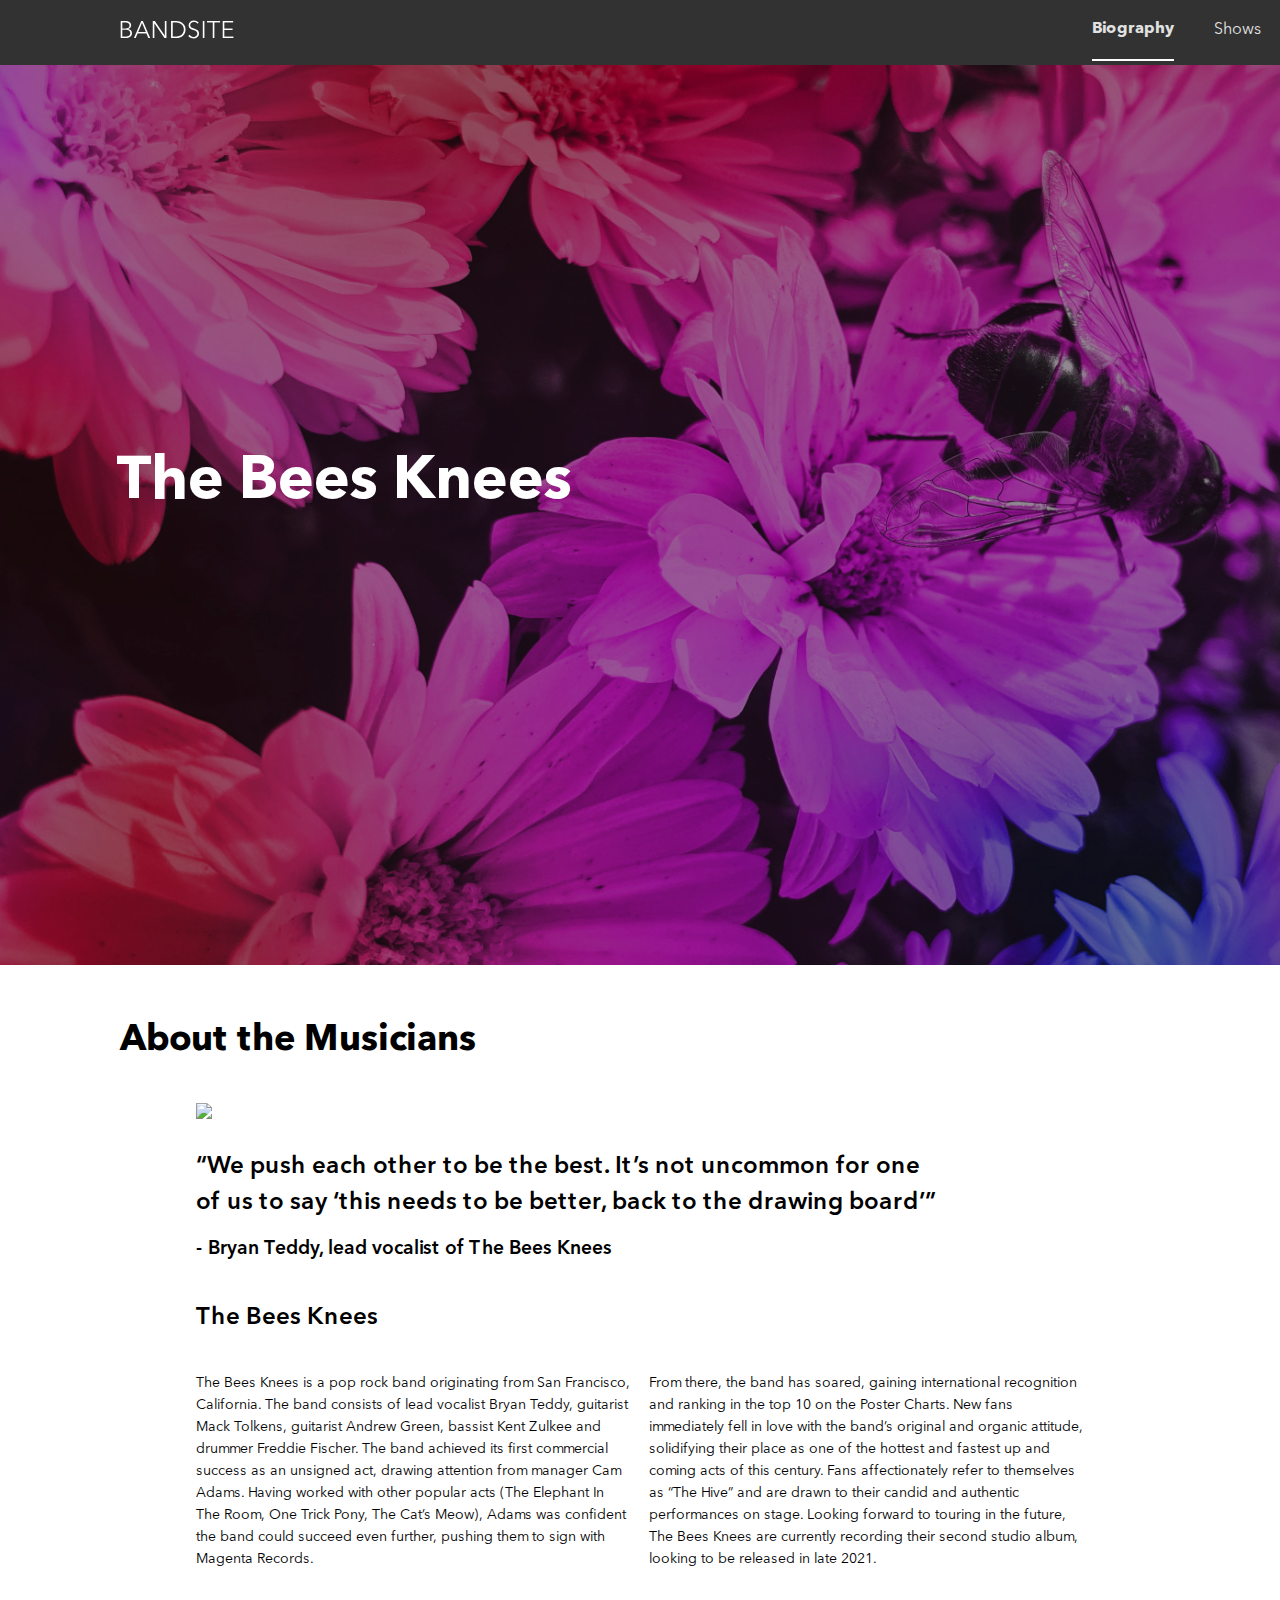
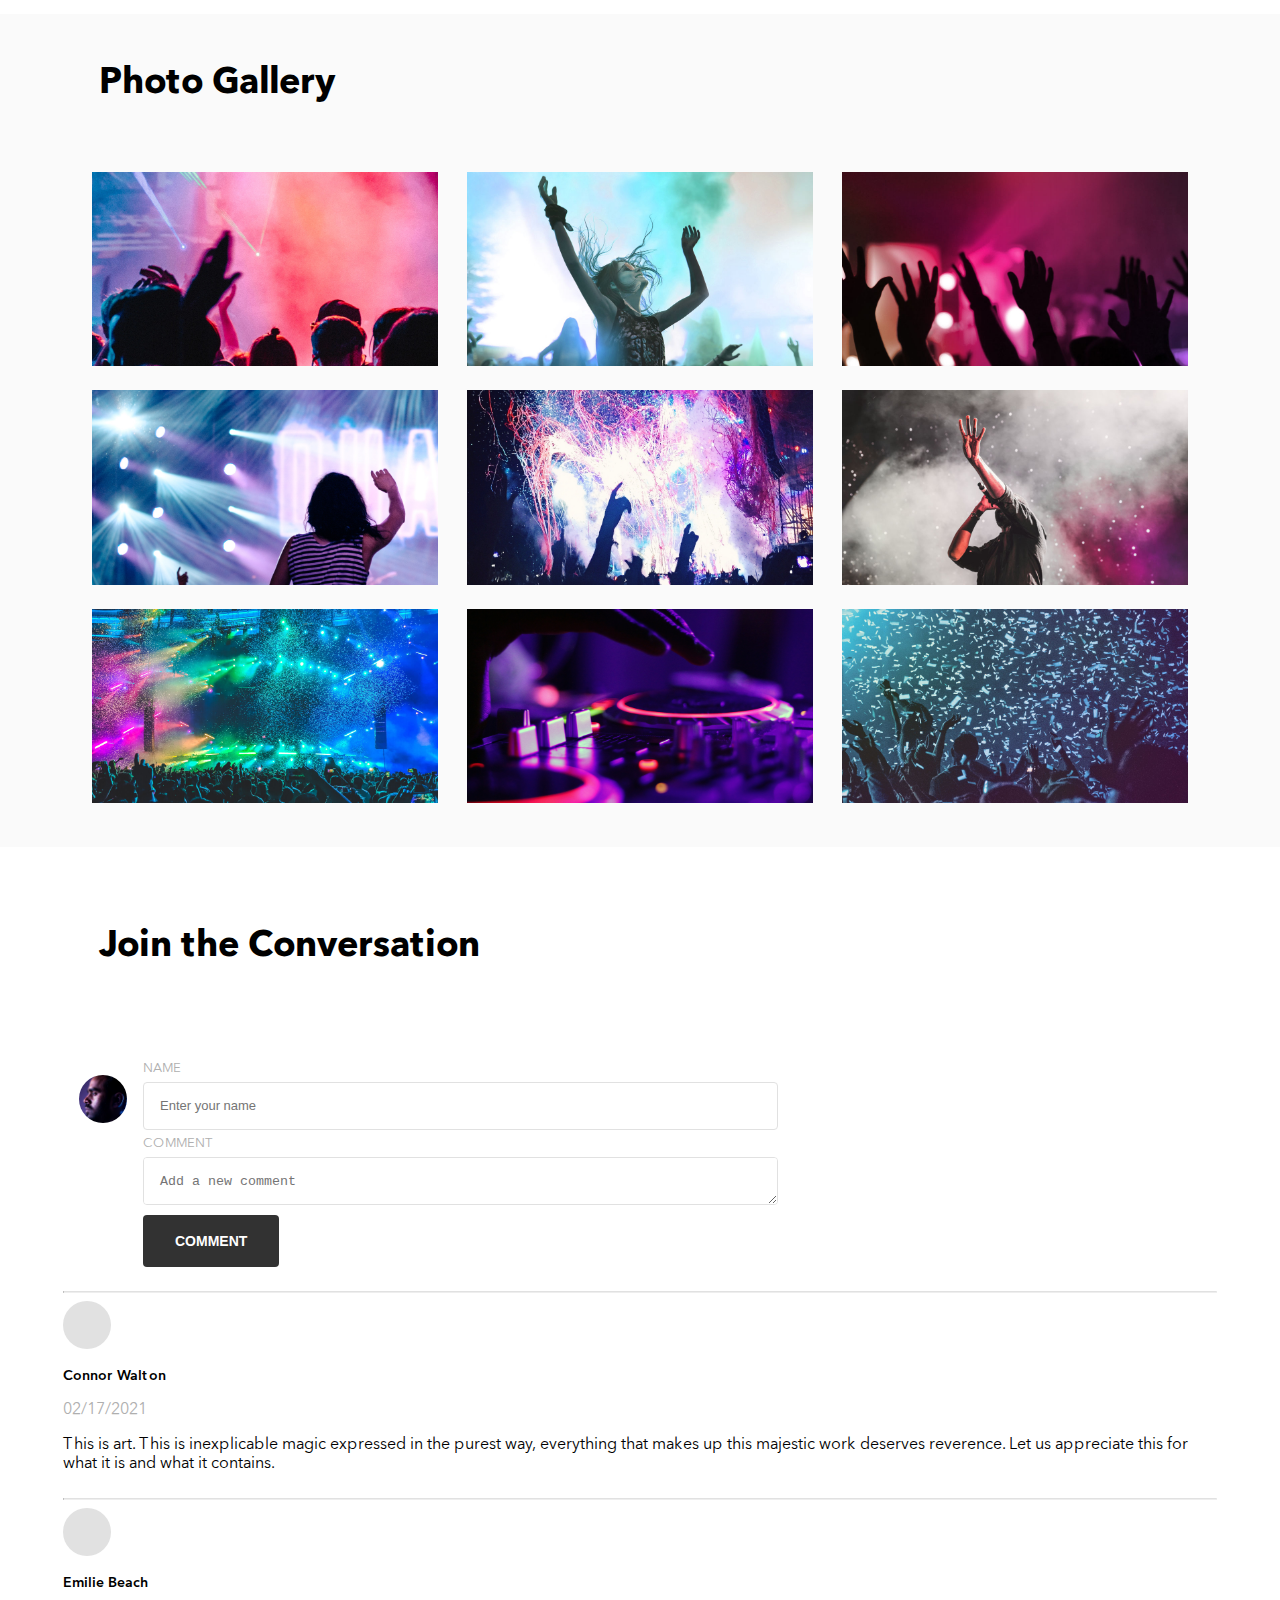
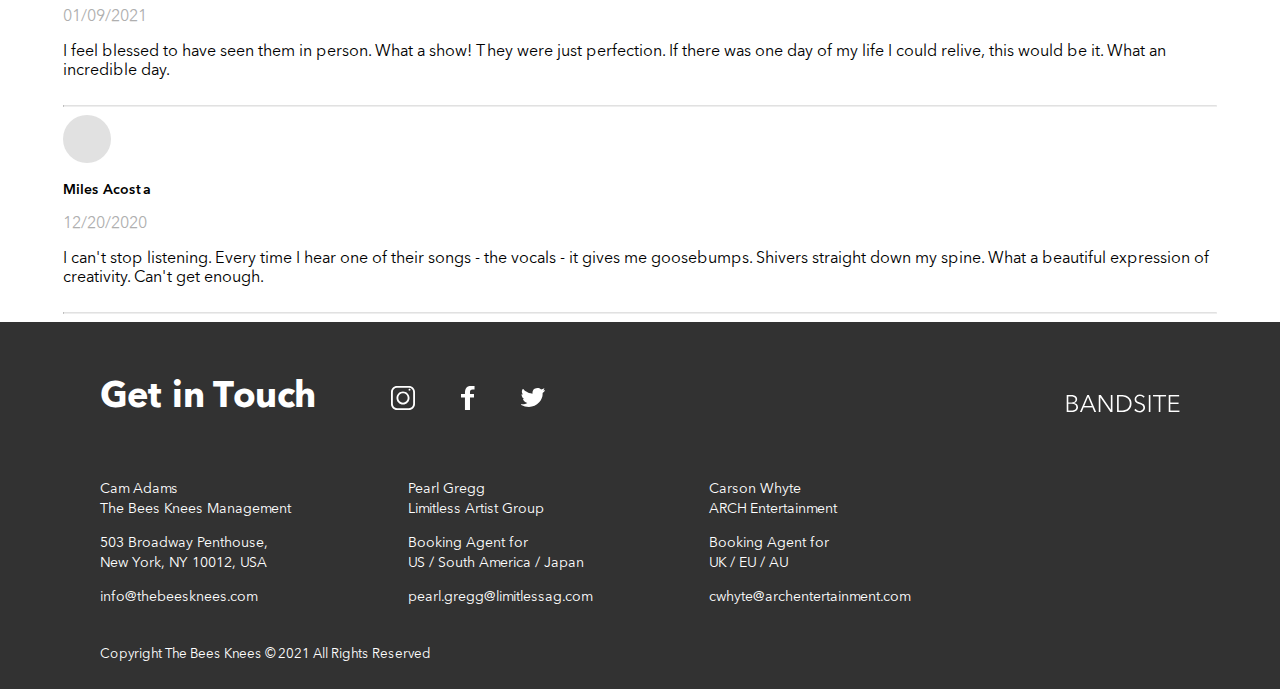
==== index.html @ fac1ec6e "Add comment section using DOM" ====
<!DOCTYPE html>
<html lang="en">
  <head>
    <meta charset="UTF-8" />
    <meta http-equiv="X-UA-Compatible" content="IE=edge" />
    <meta name="viewport" content="width=device-width, initial-scale=1.0" />
    <link rel="stylesheet" href="./styles/bio.css" />
    <title>The Bees Knees - Biography</title>
  </head>
  <body>
    <header class="header">
      <div class="header__container">
        <a class="header__logo-link" href="./index.html"
          ><img
            class="header__logo"
            src="./assets/logo/Logo-bandsite.svg"
            alt="Bandsite Logo"
        /></a>
        <nav class="header__nav-container">
          <a class="header__nav-link header__nav-link--active" href="index.html"
            >Biography</a
          >
          <a class="header__nav-link" href="./pages/shows.html">Shows</a>
        </nav>
      </div>
    </header>
    <main>
      <section class="hero">
        <div class="hero__container hero__container--overlay">
          <h1 class="hero__title">The Bees Knees</h1>
        </div>
      </section>
      <article class="about">
        <h2 class="about__title">About the Musicians</h2>
        <div class="about__container">
          <img class="about__image" src="./Assets/images/band.jpg" />
          <p class="about__quote">
            “We push each other to be the best. It’s not uncommon for one of us
            to say ‘this needs to be better, back to the drawing board’” <br />
            <span class="about__quote-author"
              >- Bryan Teddy, lead vocalist of The Bees Knees</span
            >
          </p>
          <h3 class="about__heading">The Bees Knees</h3>
          <div class="about__content-container">
            <p class="about__content">
              The Bees Knees is a pop rock band originating from San Francisco,
              California. The band consists of lead vocalist Bryan Teddy,
              guitarist Mack Tolkens, guitarist Andrew Green, bassist Kent
              Zulkee and drummer Freddie Fischer. The band achieved its first
              commercial success as an unsigned act, drawing attention from
              manager Cam Adams. Having worked with other popular acts (The
              Elephant In The Room, One Trick Pony, The Cat’s Meow), Adams was
              confident the band could succeed even further, pushing them to
              sign with Magenta Records.
            </p>
            <p class="about__content">
              From there, the band has soared, gaining international recognition
              and ranking in the top 10 on the Poster Charts. New fans
              immediately fell in love with the band’s original and organic
              attitude, solidifying their place as one of the hottest and
              fastest up and coming acts of this century. Fans affectionately
              refer to themselves as “The Hive” and are drawn to their candid
              and authentic performances on stage. Looking forward to touring in
              the future, The Bees Knees are currently recording their second
              studio album, looking to be released in late 2021.
            </p>
          </div>
        </div>
      </article>
      <section class="gallery">
        <h2 class="gallery__title">Photo Gallery</h2>
        <div class="gallery__container">
          <img
            class="gallery__image"
            src="./assets/images/Photo-gallery-1.jpg"
            alt="photo gallery image"
          />
          <img
            class="gallery__image"
            src="./assets/images/Photo-gallery-2.jpg"
            alt="photo gallery image"
          />
          <img
            class="gallery__image"
            src="./assets/images/Photo-gallery-3.jpg"
            alt="photo gallery image"
          />
          <img
            class="gallery__image"
            src="./assets/images/Photo-gallery-4.jpg"
            alt="photo gallery image"
          />
          <img
            class="gallery__image"
            src="./assets/images/Photo-gallery-5.jpg"
            alt="photo gallery image"
          />
          <img
            class="gallery__image"
            src="./assets/images/Photo-gallery-6.jpg"
            alt="photo gallery image"
          />
          <img
            class="gallery__image"
            src="./assets/images/Photo-gallery-7.jpg"
            alt="photo gallery image"
          />
          <img
            class="gallery__image"
            src="./assets/images/Photo-gallery-8.jpg"
            alt="photo gallery image"
          />
          <img
            class="gallery__image"
            src="./assets/images/Photo-gallery-9.jpg"
            alt="photo gallery image"
          />
        </div>
      </section>
      <section class="comment">
        <h2 class="comment__title">Join the Conversation</h2>
        <div class="comment__form-container">
          <!-- <div class="comment__avatar-container"> -->
          <img
            class="comment__form-avatar"
            src="./assets/images/Mohan-muruge.jpg"
          />
          <!-- </div> -->
          <form id="comment__form" class="comment__form">
            <label for="name">NAME</label><br />
            <input
              type="text"
              id="name"
              name="name"
              placeholder="Enter your name"
            /><br />
            <label for="name">COMMENT</label><br />
            <textarea
              type="textbox"
              id="comment"
              name="comment"
              rows="20"
              placeholder="Add a new comment"
            ></textarea
            ><br />
            <input type="hidden" id="date" name="date" value="CurrentDate" />
            <button id="submitBtn" type="submit">COMMENT</button>
          </form>
        </div>
        <hr class="comment__divider" />

        <!-- List of existing comments -->
        <div class="comment__list-container"></div>
        <!-- <hr class="comment__divider" /> -->
      </section>
    </main>

    <footer class="footer">
      <div class="footer__container">
        <h2 class="footer__title">Get in Touch</h2>
        <div class="footer__social-container">
          <a
            class="footer__social-link"
            href="http://instagram.com"
            target="_blank"
          >
            <img
              class="footer__social-icon"
              src="./assets/icons/SVG/Icon-instagram.svg"
          /></a>
          <a
            class="footer__social-link"
            href="http://facebook.com"
            target="_blank"
          >
            <img
              class="footer__social-icon"
              src="./assets/icons/SVG/Icon-facebook.svg"
          /></a>
          <a
            class="footer__social-link"
            href="http://twitter.com"
            target="_blank"
          >
            <img
              class="footer__social-icon"
              src="./assets/icons/SVG/Icon-twitter.svg"
          /></a>
        </div>
        <div class="contact__container">
          <div class="contact__container2">
            <p class="contact__title">
              Cam Adams<br />The Bees Knees Management
            </p>
            <p class="contact__info">
              503 Broadway Penthouse, <br />New York, NY 10012, USA
            </p>
            <!-- Mailto Link -->
            <a href="mailto:info@thebeesknees.com">info@thebeesknees.com</a>
          </div>
          <div class="contact__container2">
            <p class="contact__title">
              Pearl Gregg <br />Limitless Artist Group
            </p>
            <p class="contact__info">
              Booking Agent for<br />
              US / South America / Japan
            </p>
            <!-- Mailto Link -->
            <a href="mailto:pearl.gregg@limitlessag.com"
              >pearl.gregg@limitlessag.com</a
            >
          </div>
          <div class="contact__container2">
            <p class="contact__title">Carson Whyte <br />ARCH Entertainment</p>
            <p class="contact__info">
              Booking Agent for<br />
              UK / EU / AU
            </p>
            <!-- Mailto Link -->
            <a href="mailto:cwhyte@archentertainment.com"
              >cwhyte@archentertainment.com</a
            >
          </div>
        </div>
        <img
          class="footer__logo"
          src="./assets/logo/Logo-bandsite.svg"
          alt="Bandsite Logo"
        /><br />
        <p class="footer__copyright">
          Copyright The Bees Knees © 2021 All Rights Reserved
        </p>
      </div>
    </footer>
    <script src="./scripts/index-page.js"></script>
  </body>
</html>
---- styles/bio.css ----
@font-face {
  font-family: "Avenir";
  src: url("../../assets/fonts/AvenirNextLTPro-Regular.woff") format("woff");
  src: url("../../assets/fonts/AvenirNextLTPro-Regular.woff2") format("woff2");
  font-weight: 400;
}
@font-face {
  font-family: "Avenir";
  src: url("../../assets/fonts/AvenirNextLTPro-Demi.woff") format("woff");
  src: url("../../assets/fonts/AvenirNextLTPro-Demi.woff2") format("woff2");
  font-weight: 600;
}
@font-face {
  font-family: "Avenir";
  src: url("../../assets/fonts/AvenirNextLTPro-Bold.woff") format("woff");
  src: url("../../assets/fonts/AvenirNextLTPro-Bold.woff2") format("woff2");
  font-weight: 700;
}
*,
*::before,
*::after {
  box-sizing: border-box;
}

body {
  margin: 0;
  padding: 0;
  font-family: "Avenir", Verdana, Geneva, Tahoma, sans-serif;
}

a {
  text-decoration: none;
  font-family: "avenir";
  color: #ffffff;
}
a:hover {
  opacity: 0.75;
}

hr {
  border-top: 1px solid #e1e1e1;
  width: 100%;
}

.header__container {
  background-color: #323232;
  width: 100%;
  display: flex;
  justify-content: space-between;
  align-items: center;
  flex-direction: column;
}
@media screen and (min-width: 768px) {
  .header__container {
    display: flex;
    justify-content: _;
    align-items: flex-start;
    flex-direction: row;
    padding-left: 2.25rem;
  }
}
@media screen and (min-width: 1024px) {
  .header__container {
    padding: 0 6.25rem;
  }
}
.header__logo {
  padding: 1.25rem;
  margin: auto;
}
.header__nav-container {
  display: flex;
  justify-content: space-between;
  align-items: center;
  flex-direction: row;
  width: 100%;
}
@media screen and (min-width: 768px) {
  .header__nav-container {
    width: 30%;
    align-content: center;
  }
}
@media screen and (min-width: 1024px) {
  .header__nav-container {
    width: 10%;
  }
}
.header__nav-link {
  width: 100%;
  margin: auto;
  text-align: center;
  color: #e1e1e1;
}
@media screen and (min-width: 1024px) {
  .header__nav-link {
    margin: 0 1.25rem;
  }
}
.header__nav-link--active {
  border-bottom: 3px solid #ffffff;
  padding: 0.3125rem 0;
  font-weight: 700;
}
@media screen and (min-width: 768px) {
  .header__nav-link--active {
    border-bottom: 2px solid #ffffff;
    padding: 1.25rem 0;
  }
}
.header__nav-link:hover {
  color: #ffffff;
  font-weight: 600;
}

.hero__container {
  background-image: url(../assets/images/hero-bio.jpg);
  background-color: rgba(50, 50, 50, 0.5);
  background-blend-mode: multiply;
  height: 40vh;
  width: 100%;
  background-size: cover;
  background-position: center;
  overflow: hidden;
}
@media screen and (min-width: 768px) {
  .hero__container {
    height: 100vh;
    padding: 3rem 2.25rem 2.25rem 2.25rem;
  }
}
@media screen and (min-width: 1024px) {
  .hero__container {
    padding: 0 6.25rem;
  }
}
.hero__title {
  font-size: 1.5rem;
  line-height: 2rem;
  font-weight: 700;
  color: #ffffff;
  margin-top: 10vh;
  padding: 1.5rem 1rem 1rem 1rem;
}
@media screen and (min-width: 768px) {
  .hero__title {
    margin-top: 40vh;
    font-size: 3.75rem;
    line-height: 4.25rem;
    font-weight: 700;
  }
}
.hero__title:hover {
  transform: skew(-20deg);
  transition-duration: 3s;
  transition-delay: 0.5s;
}

.about__container {
  margin: 1.5rem 1rem 1rem 1rem;
}
@media screen and (min-width: 768px) {
  .about__container {
    padding: 0 3rem;
  }
}
@media screen and (min-width: 1024px) {
  .about__container {
    padding: 0 11.25rem;
  }
}
.about__title {
  font-size: 1.5rem;
  line-height: 2rem;
  font-weight: 700;
  padding: 1.5rem 1rem 1rem 1rem;
}
@media screen and (min-width: 768px) {
  .about__title {
    font-size: 2.25rem;
    line-height: 2.75rem;
    font-weight: 700;
    padding-left: 3rem;
  }
}
@media screen and (min-width: 1024px) {
  .about__title {
    padding-left: 7.5rem;
    margin-bottom: 0;
  }
}
.about__image {
  width: 100%;
}
.about__quote {
  font-size: 0.875rem;
  line-height: 1.375rem;
  font-weight: 600;
}
@media screen and (min-width: 768px) {
  .about__quote {
    font-size: 1.5rem;
    line-height: 2rem;
    font-weight: 600;
  }
}
@media screen and (min-width: 1024px) {
  .about__quote {
    width: 85%;
    line-height: 1.5;
  }
}
@media screen and (min-width: 768px) {
  .about__quote-author {
    font-size: 0.8em;
    font-weight: 600;
  }
}
@media screen and (min-width: 1024px) {
  .about__quote-author {
    line-height: 3;
  }
}
.about__heading {
  font-size: 0.875rem;
  line-height: 1.375rem;
  font-weight: 600;
}
@media screen and (min-width: 768px) {
  .about__heading {
    font-size: 1.5rem;
    line-height: 2rem;
    font-weight: 600;
  }
}
.about__content {
  font-size: 0.8125rem;
  line-height: 1.125rem;
  font-weight: 400;
}
@media screen and (min-width: 768px) {
  .about__content {
    font-size: 0.875rem;
    line-height: 1.375rem;
    font-weight: 400;
    width: 49%;
  }
}
@media screen and (min-width: 768px) {
  .about__content-container {
    display: flex;
    justify-content: space-between;
    align-items: center;
    flex-direction: row;
    width: 100%;
  }
}

.gallery, .comment {
  background-color: #fafafa;
  padding: 1.5rem 1rem 1rem 1rem;
}
@media screen and (min-width: 768px) {
  .gallery, .comment {
    padding: 0 1rem;
  }
}
@media screen and (min-width: 1024px) {
  .gallery, .comment {
    padding: 0 3.9375rem;
  }
}
.gallery__title, .comment__title {
  font-size: 1.5rem;
  line-height: 2rem;
  font-weight: 700;
}
@media screen and (min-width: 768px) {
  .gallery__title, .comment__title {
    padding-left: 1.5rem;
    padding-bottom: 0;
    font-size: 2.25rem;
    line-height: 2.75rem;
    font-weight: 700;
  }
}
@media screen and (min-width: 1024px) {
  .gallery__title, .comment__title {
    padding: 3rem 2.25rem 2.25rem 2.25rem;
  }
}
.gallery__container {
  width: 100%;
}
@media screen and (min-width: 768px) {
  .gallery__container {
    padding-bottom: 1.25rem;
    display: flex;
    justify-content: space-evenly;
    align-items: center;
    flex-direction: row;
    flex-wrap: wrap;
  }
}
.gallery__image {
  width: 100%;
  padding-bottom: 1rem;
}
.gallery__image:hover {
  opacity: 0.75;
}
@media screen and (min-width: 768px) {
  .gallery__image {
    width: 30%;
    padding-bottom: 1.25rem;
  }
}
@media screen and (min-width: 1024px) {
  .gallery__image {
    padding-bottom: 1.5rem;
  }
}

.footer__container {
  background-color: #323232;
  padding: 0 1rem;
  color: #ffffff;
  font-size: 0.8125rem;
  line-height: 1.125rem;
  font-weight: 400;
}
@media screen and (min-width: 768px) {
  .footer__container {
    display: flex;
    justify-content: space-between;
    align-items: center;
    flex-direction: row;
    flex-wrap: wrap;
    padding: 0 2.25rem;
    font-size: 0.875rem;
    line-height: 1.25rem;
    font-weight: 400;
  }
}
@media screen and (min-width: 1024px) {
  .footer__container {
    flex-wrap: wrap;
    padding: 0 100px;
  }
}
.footer__title {
  color: #ffffff;
  font-size: 1.5rem;
  line-height: 2rem;
  font-weight: 700;
  padding: 1.5rem 0 1rem 0;
}
@media screen and (min-width: 768px) {
  .footer__title {
    font-size: 2.25rem;
    line-height: 2.75rem;
    font-weight: 700;
  }
}
@media screen and (min-width: 768px) {
  .footer__social-container {
    margin-left: 1.25rem;
    margin-top: 1.5rem;
    width: 33%;
    display: flex;
    justify-content: space-evenly;
    align-items: center;
    flex-direction: row;
  }
}
@media screen and (min-width: 1024px) {
  .footer__social-container {
    margin-left: 5%;
    width: 20%;
  }
}
.footer__social-icon {
  width: 1.25rem;
  height: 1.25rem;
  -o-object-fit: contain;
     object-fit: contain;
  margin-right: 1.25rem;
  margin-bottom: 1.5rem;
}
@media screen and (min-width: 768px) {
  .footer__social-icon {
    width: 1.5rem;
    height: 1.5rem;
    margin-bottom: 0.625rem;
  }
}
.footer__logo {
  padding: 3.125rem 0 1rem 0;
}
@media screen and (min-width: 768px) {
  .footer__logo {
    order: 1;
    margin-left: auto;
    margin-bottom: 0.9375rem;
  }
}
@media screen and (min-width: 1024px) {
  .footer__logo {
    margin-left: auto;
  }
}
.footer__copyright {
  font-size: 0.8em;
  padding-bottom: 1.5rem;
  margin-bottom: 0;
}
@media screen and (min-width: 768px) {
  .footer__copyright {
    font-size: 0.95em;
    order: 5;
  }
}
@media screen and (min-width: 1024px) {
  .footer__copyright {
    order: 5;
    align-self: flex-end;
  }
}

.contact__container {
  display: flex;
  justify-content: space-between;
  align-items: flex-start;
  flex-direction: column;
}
@media screen and (min-width: 768px) {
  .contact__container {
    display: flex;
    justify-content: space-between;
    align-items: center;
    flex-direction: row;
    order: 2;
    width: 100%;
    margin-bottom: 1.5rem;
  }
}
@media screen and (min-width: 1024px) {
  .contact__container {
    width: 75%;
  }
}

.comment {
  background-color: #ffffff;
}
.comment p {
  margin-top: 0;
  padding-top: 0;
}
.comment__form-container {
  width: 100%;
  display: flex;
  padding: 1.5rem 1rem 1rem 1rem;
}
.comment__avatar, .comment__form-avatar {
  align-self: flex-start;
  margin: 0 16px 16px 0;
  width: 36px;
  height: 36px;
  -o-object-fit: cover;
     object-fit: cover;
  border-radius: 50%;
}
@media screen and (min-width: 768px) {
  .comment__avatar, .comment__form-avatar {
    width: 48px;
    height: 48px;
  }
}
.comment__form-avatar {
  margin-top: 16px;
}
.comment__form {
  flex-grow: 2;
}
@media screen and (min-width: 768px) {
  .comment__form {
    flex-grow: 0.5;
  }
}
.comment__list-container {
  display: flex;
  flex-direction: column;
}
.comment__avatar-container {
  width: 40%;
}
.comment__container2 {
  display: flex;
  justify-content: space-between;
  align-content: center;
}
.comment__name {
  font-size: 0.875rem;
  line-height: 1.375rem;
  font-weight: 600;
}
.comment__date {
  color: #afafaf;
}

label {
  font-size: 0.8125rem;
  line-height: 1.125rem;
  font-weight: 400;
  color: #afafaf;
}

input::-moz-placeholder {
  font-size: 0.8125rem;
  line-height: 1.125rem;
  font-weight: 400;
}

input:-ms-input-placeholder {
  font-size: 0.8125rem;
  line-height: 1.125rem;
  font-weight: 400;
}

input::placeholder {
  font-size: 0.8125rem;
  line-height: 1.125rem;
  font-weight: 400;
}

button {
  background-color: #323232;
  border: none;
  color: white;
  padding: 15px 32px;
  border-radius: 4px;
  text-align: center;
  text-decoration: none;
  font-size: 0.875rem;
  line-height: 1.375rem;
  font-weight: 600;
}

input[type=text],
textarea {
  width: 100%;
  height: 36px;
  padding: 12px;
  border: 1px solid #e1e1e1;
  border-radius: 4px;
  box-sizing: border-box;
  resize: vertical;
  margin: 4px 0;
}
input[type=text]:active,
textarea:active {
  border: 1px solid #323232;
  background: blueviolet;
}
@media screen and (min-width: 768px) {
  input[type=text],
textarea {
    height: 48px;
    padding: 16px;
  }
}/*# sourceMappingURL=bio.css.map */
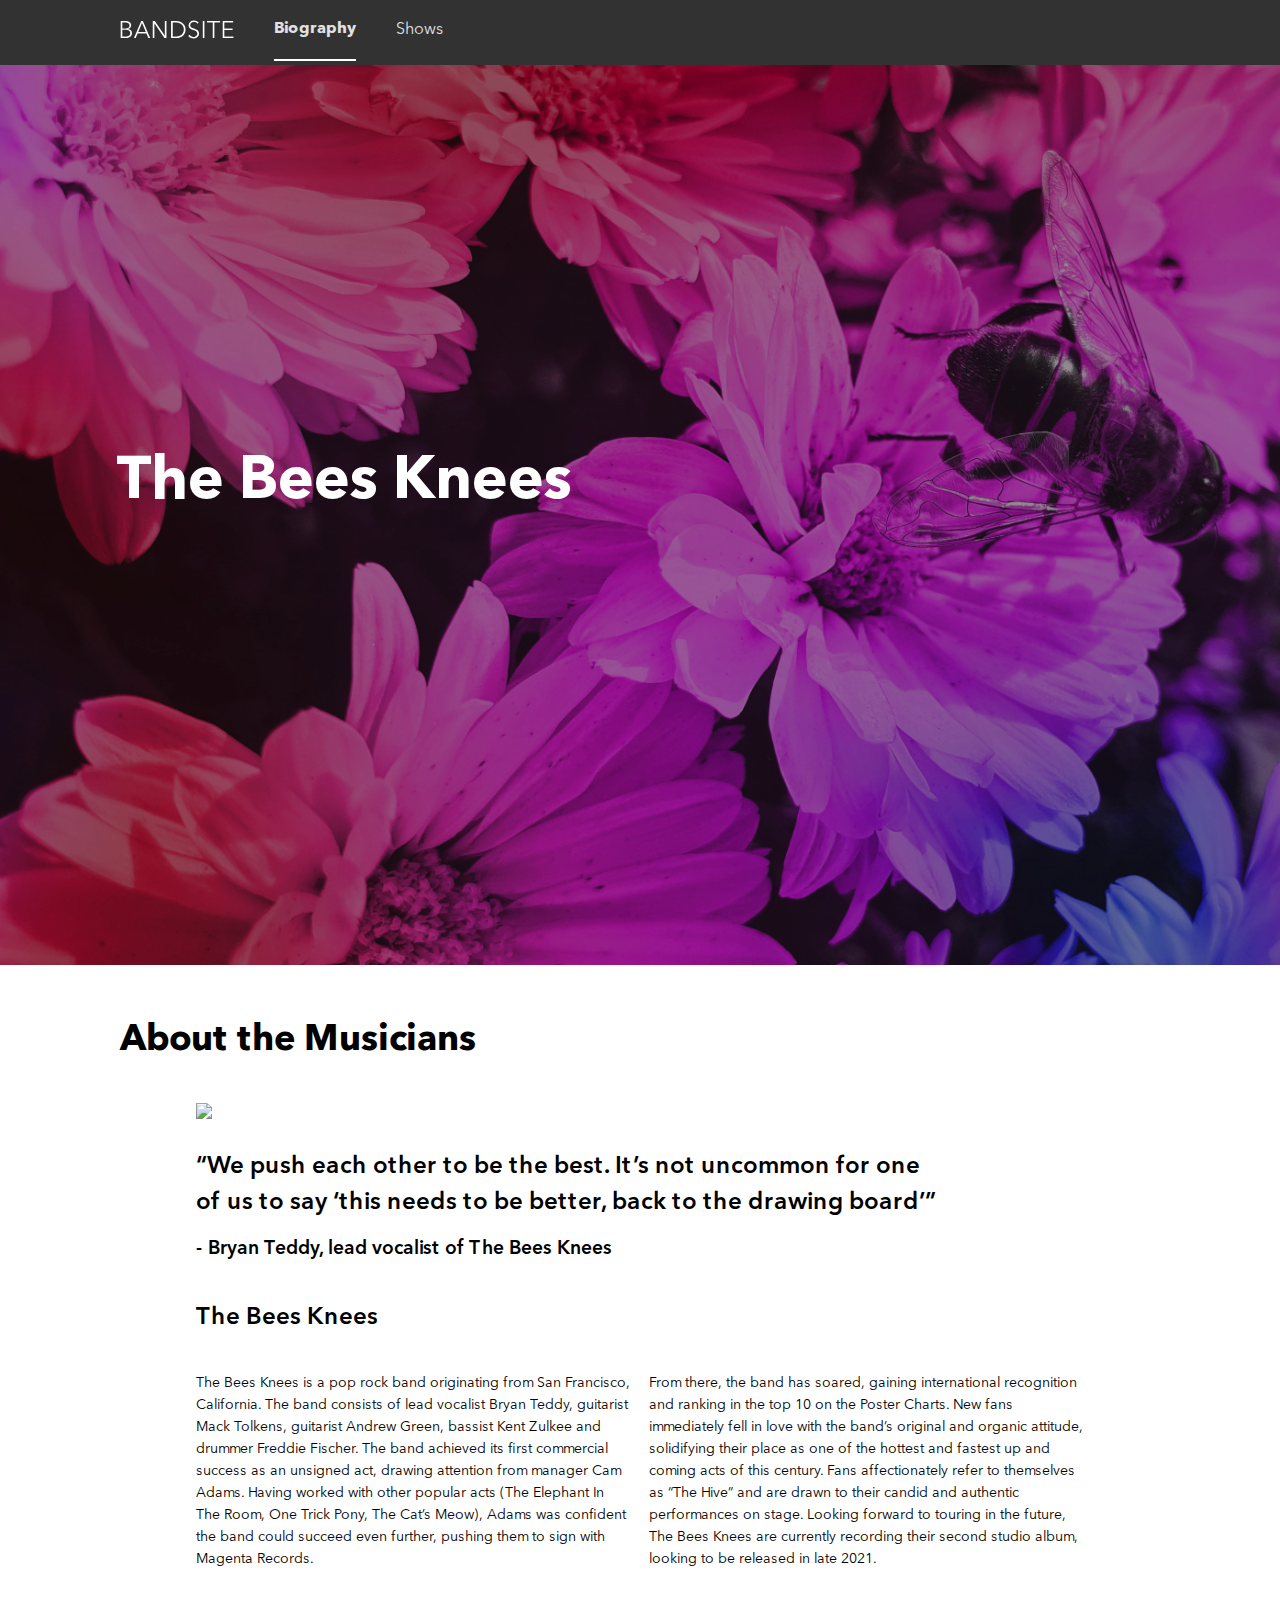
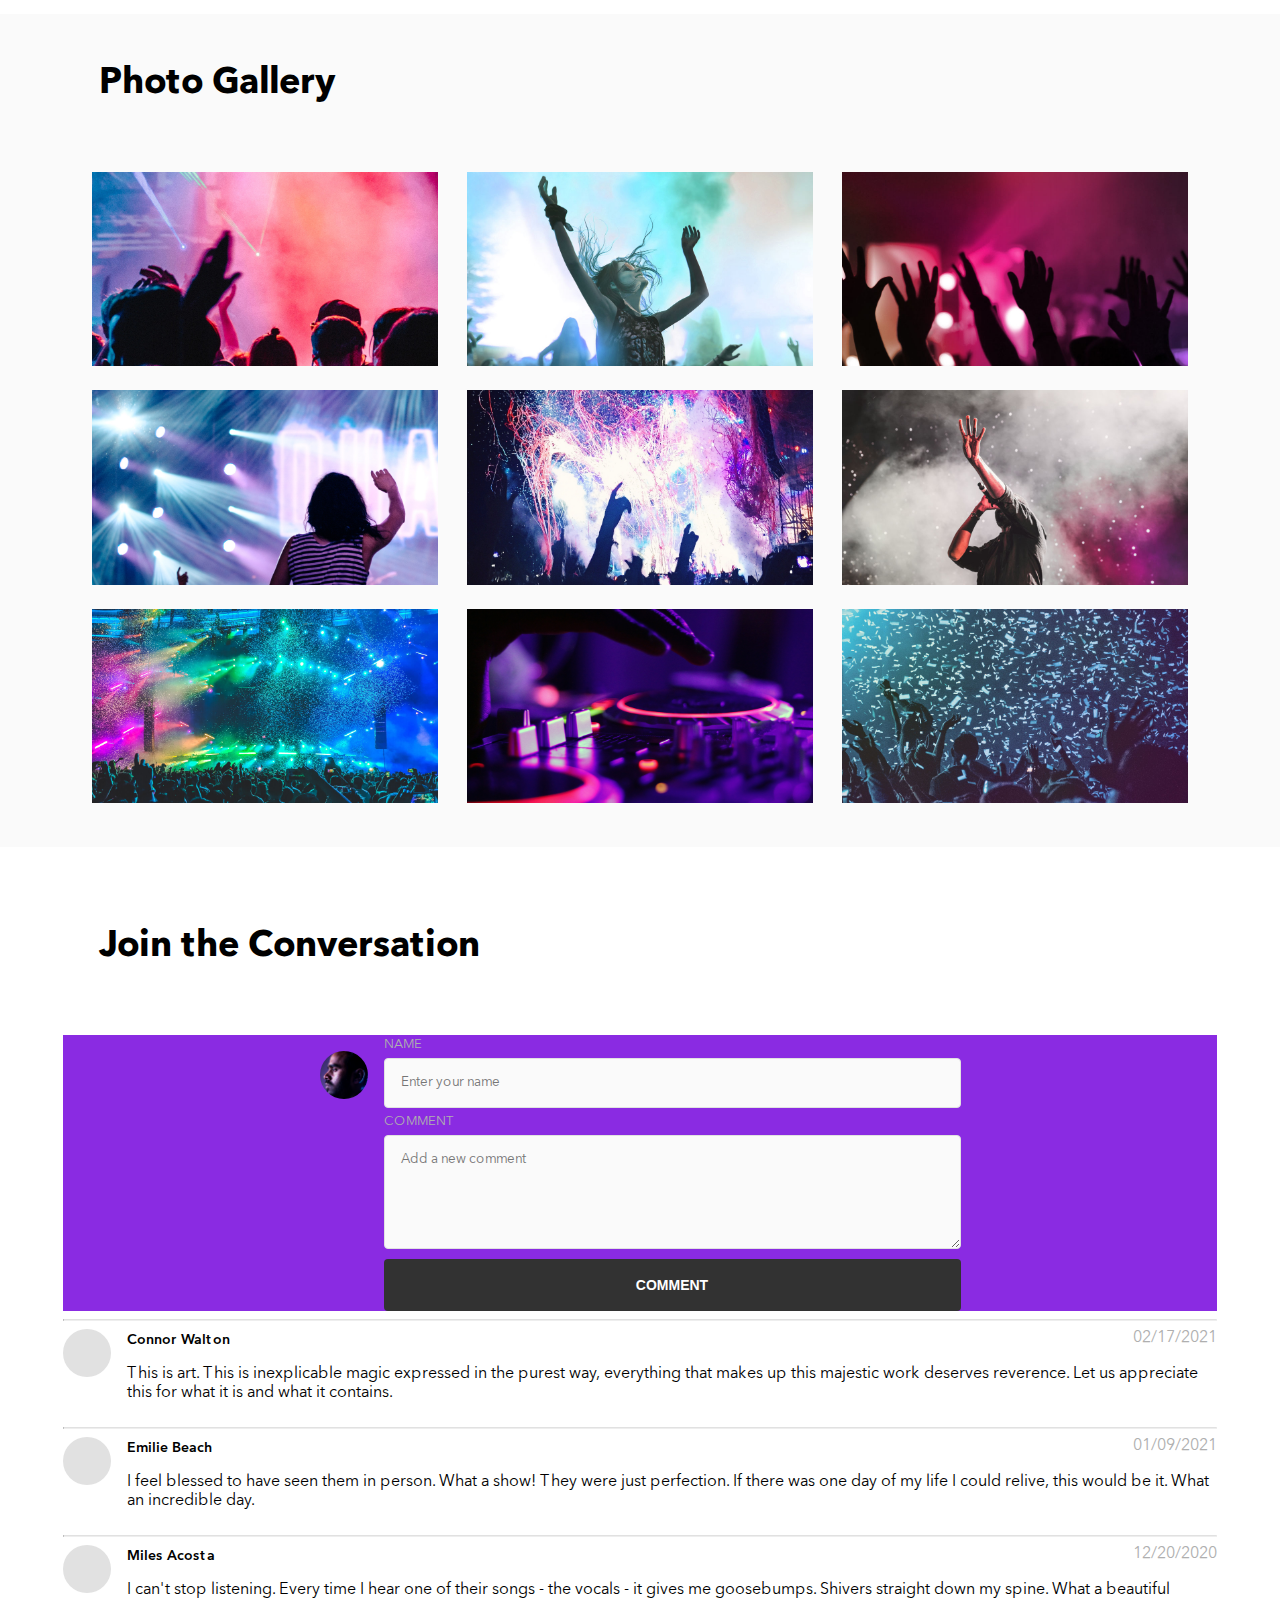
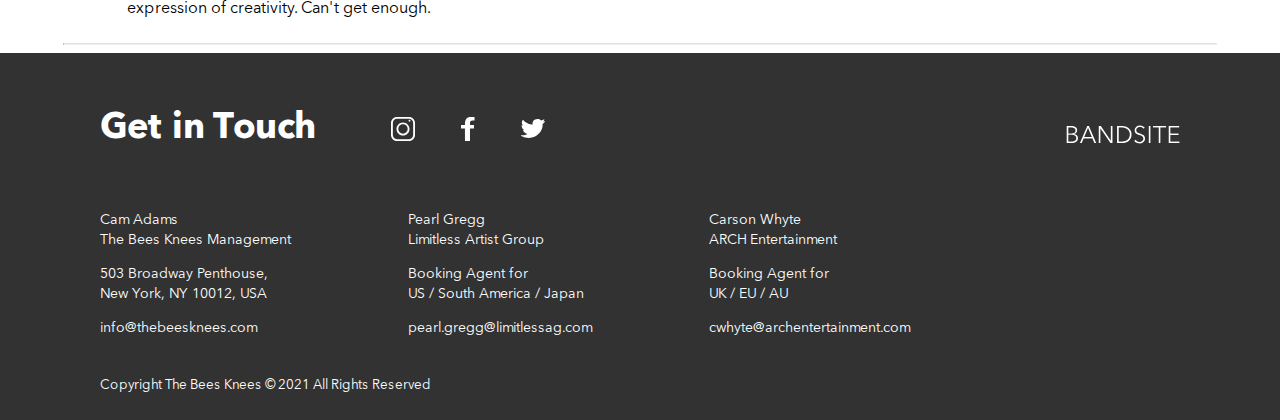
==== commit 9b237d12: "Fix appendchild nesting in DOM so that CSS will reflect. Add styling for tablet version" ====
--- a/index.html
+++ b/index.html
@@ -121,38 +121,39 @@
       <section class="comment">
         <h2 class="comment__title">Join the Conversation</h2>
         <div class="comment__form-container">
-          <!-- <div class="comment__avatar-container"> -->
-          <img
-            class="comment__form-avatar"
-            src="./assets/images/Mohan-muruge.jpg"
-          />
-          <!-- </div> -->
-          <form id="comment__form" class="comment__form">
-            <label for="name">NAME</label><br />
-            <input
-              type="text"
-              id="name"
-              name="name"
-              placeholder="Enter your name"
-            /><br />
-            <label for="name">COMMENT</label><br />
-            <textarea
-              type="textbox"
-              id="comment"
-              name="comment"
-              rows="20"
-              placeholder="Add a new comment"
-            ></textarea
-            ><br />
-            <input type="hidden" id="date" name="date" value="CurrentDate" />
-            <button id="submitBtn" type="submit">COMMENT</button>
-          </form>
+          <div class="comment__avatar-container">
+            <img
+              class="comment__form-avatar"
+              src="./assets/images/Mohan-muruge.jpg"
+            />
+          </div>
+          <div class="comment__input-container">
+            <form id="comment__form" class="comment__form">
+              <label for="name">NAME</label><br />
+              <input
+                type="text"
+                id="name"
+                name="name"
+                placeholder="Enter your name"
+              /><br />
+              <label for="name">COMMENT</label><br />
+              <textarea
+                type="textbox"
+                id="comment"
+                name="comment"
+                rows="5"
+                placeholder="Add a new comment"
+              ></textarea
+              ><br />
+              <input type="hidden" id="date" name="date" value="CurrentDate" />
+              <button id="submitBtn" type="submit">COMMENT</button>
+            </form>
+          </div>
         </div>
         <hr class="comment__divider" />
 
-        <!-- List of existing comments -->
+        <!-- DOM start here: List of comments -->
         <div class="comment__list-container"></div>
-        <!-- <hr class="comment__divider" /> -->
       </section>
     </main>
 
--- a/styles/bio.css
+++ b/styles/bio.css
@@ -53,7 +53,7 @@
 @media screen and (min-width: 768px) {
   .header__container {
     display: flex;
-    justify-content: _;
+    justify-content: flex-start;
     align-items: flex-start;
     flex-direction: row;
     padding-left: 2.25rem;
@@ -61,6 +61,10 @@
 }
 @media screen and (min-width: 1024px) {
   .header__container {
+    display: flex;
+    justify-content: flex-start;
+    align-items: flex-start;
+    flex-direction: row;
     padding: 0 6.25rem;
   }
 }
@@ -460,7 +464,12 @@
 .comment__form-container {
   width: 100%;
   display: flex;
-  padding: 1.5rem 1rem 1rem 1rem;
+}
+@media screen and (min-width: 768px) {
+  .comment__form-container {
+    background-color: blueviolet;
+    justify-content: center;
+  }
 }
 .comment__avatar, .comment__form-avatar {
   align-self: flex-start;
@@ -492,13 +501,24 @@
   display: flex;
   flex-direction: column;
 }
-.comment__avatar-container {
-  width: 40%;
+.comment__container {
+  width: 100%;
+  display: flex;
+  flex-direction: row;
+}
+.comment__input-container {
+  width: 50%;
+}
+.comment__container1 {
+  display: flex;
+  flex-direction: column;
+  flex-grow: 2;
 }
 .comment__container2 {
   display: flex;
   justify-content: space-between;
   align-content: center;
+  flex-grow: 1;
 }
 .comment__name {
   font-size: 0.875rem;
@@ -507,6 +527,9 @@
 }
 .comment__date {
   color: #afafaf;
+}
+.comment__content {
+  text-align: left;
 }
 
 label {
@@ -516,26 +539,22 @@
   color: #afafaf;
 }
 
-input::-moz-placeholder {
-  font-size: 0.8125rem;
-  line-height: 1.125rem;
-  font-weight: 400;
-}
-
-input:-ms-input-placeholder {
-  font-size: 0.8125rem;
-  line-height: 1.125rem;
-  font-weight: 400;
-}
-
-input::placeholder {
-  font-size: 0.8125rem;
-  line-height: 1.125rem;
-  font-weight: 400;
+input::-moz-placeholder, textarea::-moz-placeholder {
+  font-family: "Avenir", Verdana, Geneva, Tahoma, sans-serif;
+}
+
+input:-ms-input-placeholder, textarea:-ms-input-placeholder {
+  font-family: "Avenir", Verdana, Geneva, Tahoma, sans-serif;
+}
+
+input::placeholder,
+textarea::placeholder {
+  font-family: "Avenir", Verdana, Geneva, Tahoma, sans-serif;
 }
 
 button {
   background-color: #323232;
+  width: 100%;
   border: none;
   color: white;
   padding: 15px 32px;
@@ -549,24 +568,24 @@
 
 input[type=text],
 textarea {
-  width: 100%;
-  height: 36px;
+  font-family: "Avenir", Verdana, Geneva, Tahoma, sans-serif;
+  width: 100%;
   padding: 12px;
   border: 1px solid #e1e1e1;
   border-radius: 4px;
   box-sizing: border-box;
   resize: vertical;
   margin: 4px 0;
+  outline: none;
+  background-color: #fafafa;
 }
 input[type=text]:active,
 textarea:active {
   border: 1px solid #323232;
-  background: blueviolet;
 }
 @media screen and (min-width: 768px) {
   input[type=text],
 textarea {
-    height: 48px;
     padding: 16px;
   }
 }/*# sourceMappingURL=bio.css.map */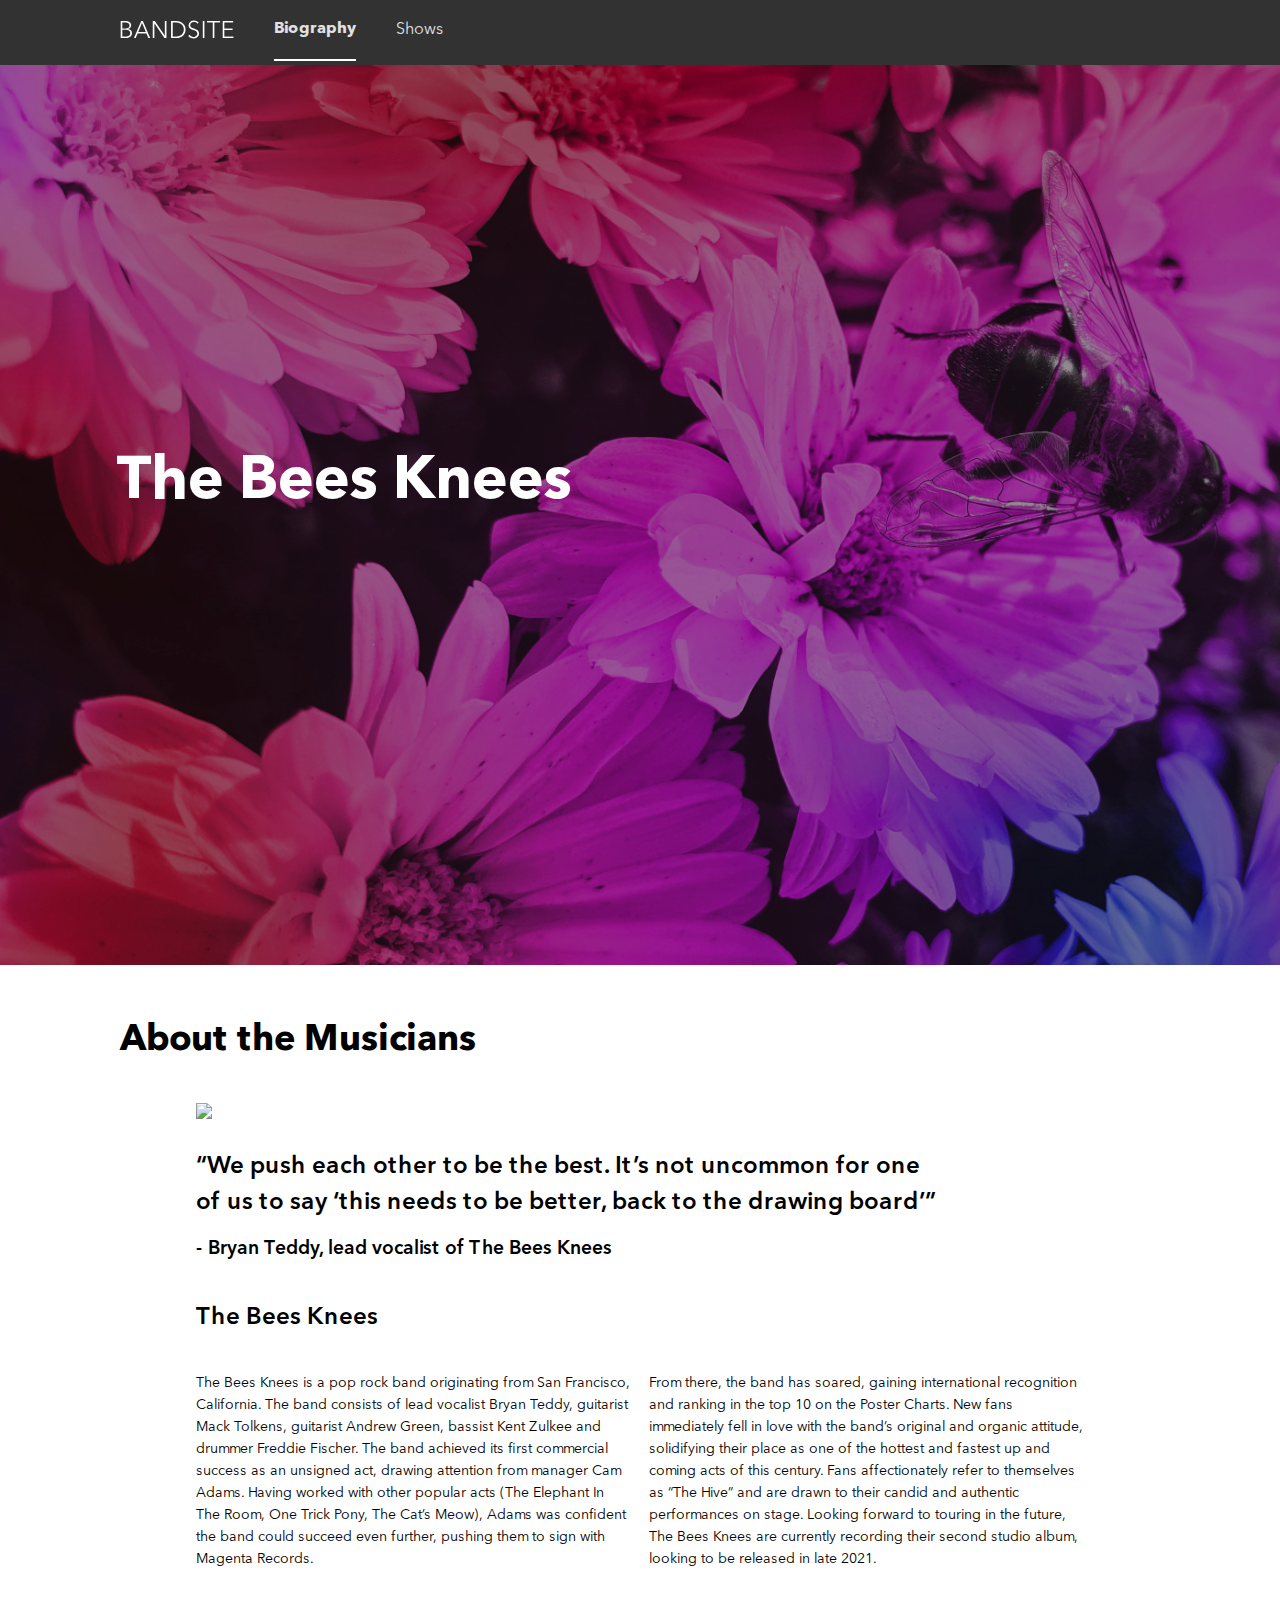
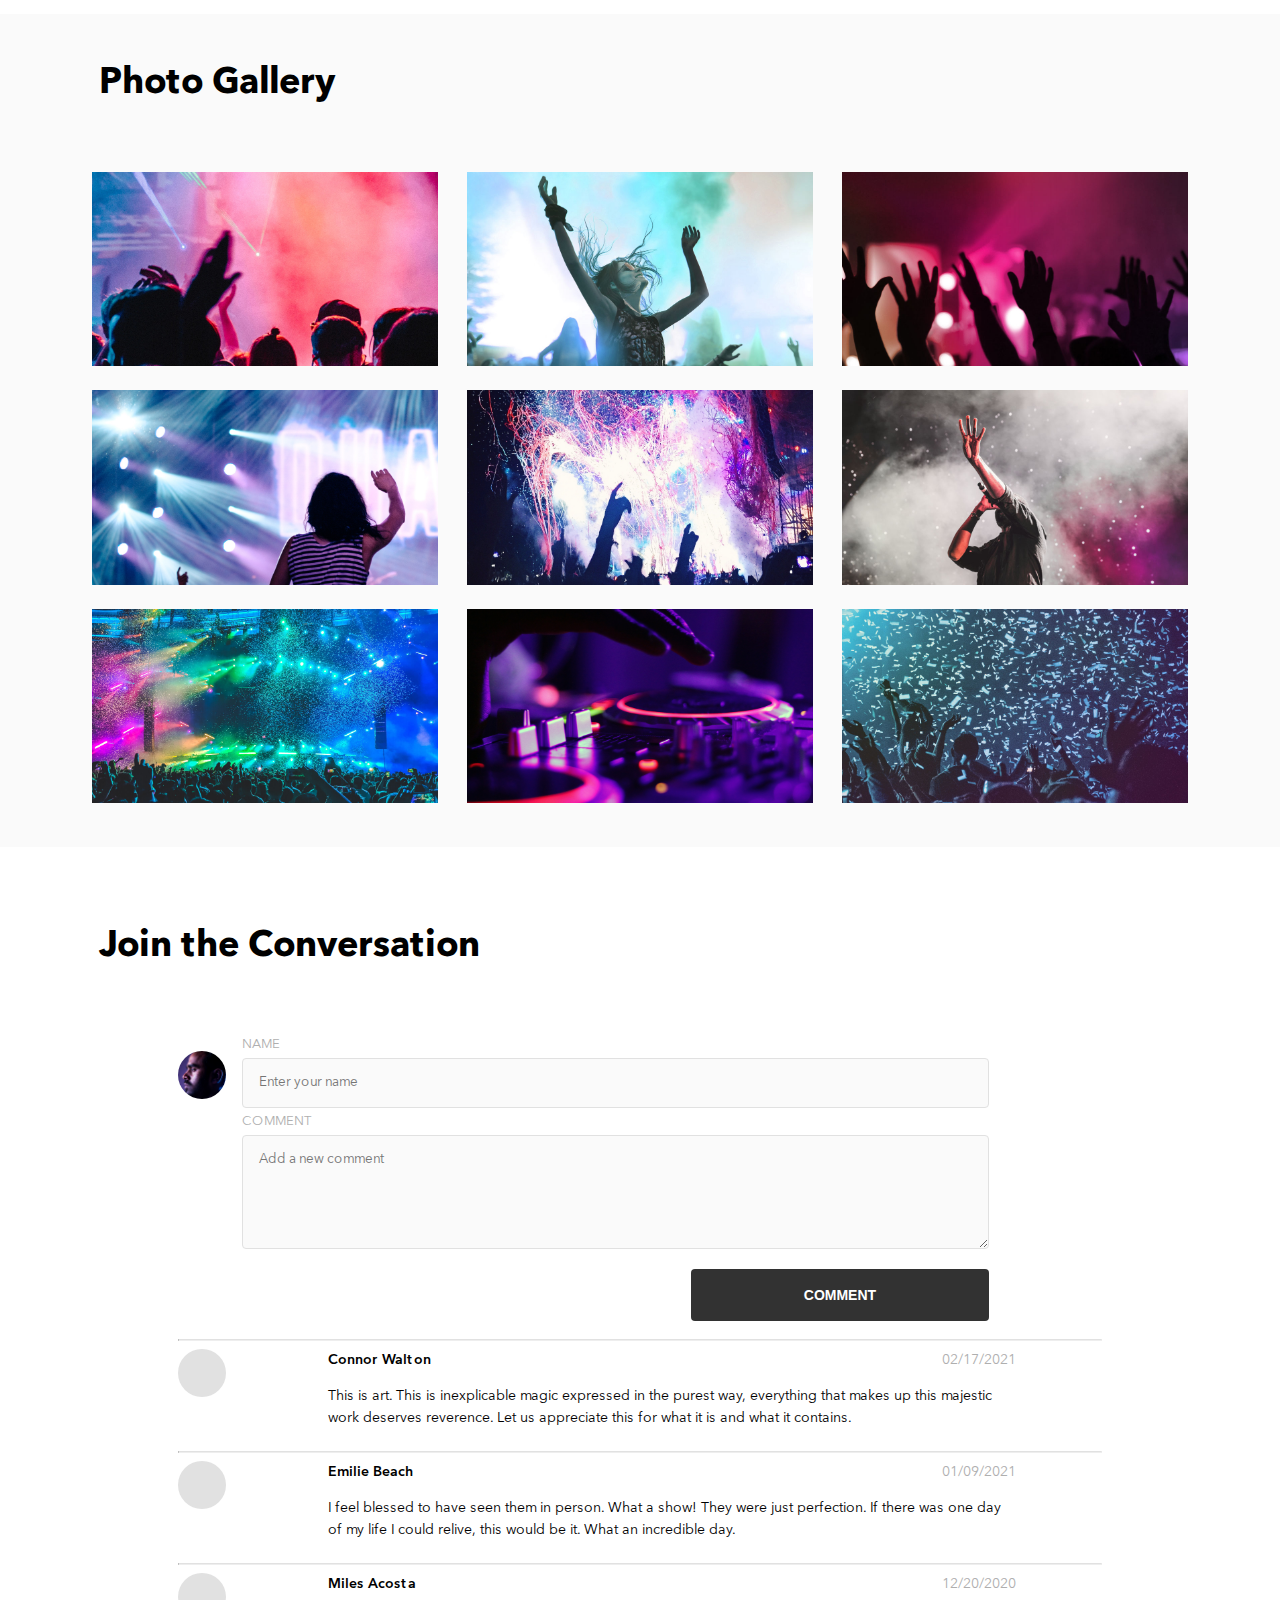
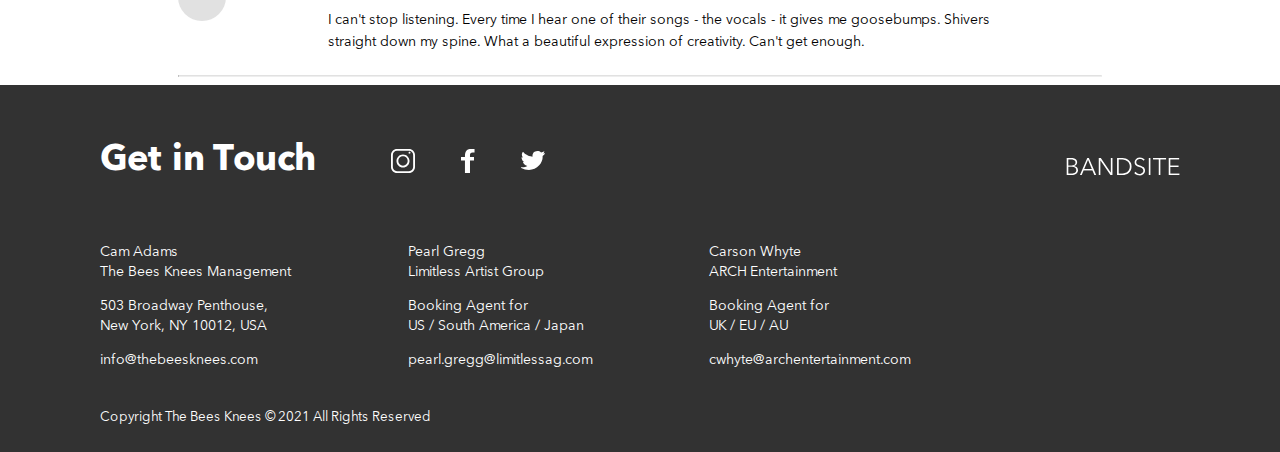
==== commit 7b1be6e7: "Update styling  on shows list. Add on-click addEventListener function" ====
--- a/index.html
+++ b/index.html
@@ -131,6 +131,7 @@
             <form id="comment__form" class="comment__form">
               <label for="name">NAME</label><br />
               <input
+                class="form-input"
                 type="text"
                 id="name"
                 name="name"
@@ -138,6 +139,7 @@
               /><br />
               <label for="name">COMMENT</label><br />
               <textarea
+                class="form-input"
                 type="textbox"
                 id="comment"
                 name="comment"
@@ -145,12 +147,11 @@
                 placeholder="Add a new comment"
               ></textarea
               ><br />
-              <input type="hidden" id="date" name="date" value="CurrentDate" />
-              <button id="submitBtn" type="submit">COMMENT</button>
+              <button id="submitButton" type="submit">COMMENT</button>
             </form>
           </div>
         </div>
-        <hr class="comment__divider" />
+        <hr class="comment__main-divider" />
 
         <!-- DOM start here: List of comments -->
         <div class="comment__list-container"></div>
--- a/styles/bio.css
+++ b/styles/bio.css
@@ -467,8 +467,7 @@
 }
 @media screen and (min-width: 768px) {
   .comment__form-container {
-    background-color: blueviolet;
-    justify-content: center;
+    padding-left: 10%;
   }
 }
 .comment__avatar, .comment__form-avatar {
@@ -501,6 +500,11 @@
   display: flex;
   flex-direction: column;
 }
+@media screen and (min-width: 768px) {
+  .comment__list-container {
+    padding: 0 10%;
+  }
+}
 .comment__container {
   width: 100%;
   display: flex;
@@ -509,6 +513,11 @@
 .comment__input-container {
   width: 50%;
 }
+@media screen and (min-width: 768px) {
+  .comment__input-container {
+    flex-grow: 0.5;
+  }
+}
 .comment__container1 {
   display: flex;
   flex-direction: column;
@@ -518,6 +527,7 @@
   display: flex;
   justify-content: space-between;
   align-content: center;
+  padding: 0 10%;
   flex-grow: 1;
 }
 .comment__name {
@@ -525,11 +535,42 @@
   line-height: 1.375rem;
   font-weight: 600;
 }
+@media screen and (min-width: 768px) {
+  .comment__name {
+    font-size: 0.875rem;
+    line-height: 1.375rem;
+    font-weight: 400;
+    font-weight: 600;
+  }
+}
 .comment__date {
+  font-size: 0.8125rem;
+  line-height: 1.125rem;
+  font-weight: 400;
   color: #afafaf;
 }
+@media screen and (min-width: 768px) {
+  .comment__date {
+    font-size: 0.875rem;
+    line-height: 1.375rem;
+    font-weight: 400;
+  }
+}
 .comment__content {
+  font-size: 0.8125rem;
+  line-height: 1.125rem;
+  font-weight: 400;
   text-align: left;
+}
+@media screen and (min-width: 768px) {
+  .comment__content {
+    font-size: 0.875rem;
+    line-height: 1.375rem;
+    font-weight: 400;
+  }
+}
+.comment__main-divider {
+  width: 80%;
 }
 
 label {
@@ -552,7 +593,7 @@
   font-family: "Avenir", Verdana, Geneva, Tahoma, sans-serif;
 }
 
-button {
+#submitButton {
   background-color: #323232;
   width: 100%;
   border: none;
@@ -565,6 +606,14 @@
   line-height: 1.375rem;
   font-weight: 600;
 }
+@media screen and (min-width: 768px) {
+  #submitButton {
+    width: 40%;
+    margin-left: 60%;
+    margin-top: 10px;
+    margin-bottom: 10px;
+  }
+}
 
 input[type=text],
 textarea {
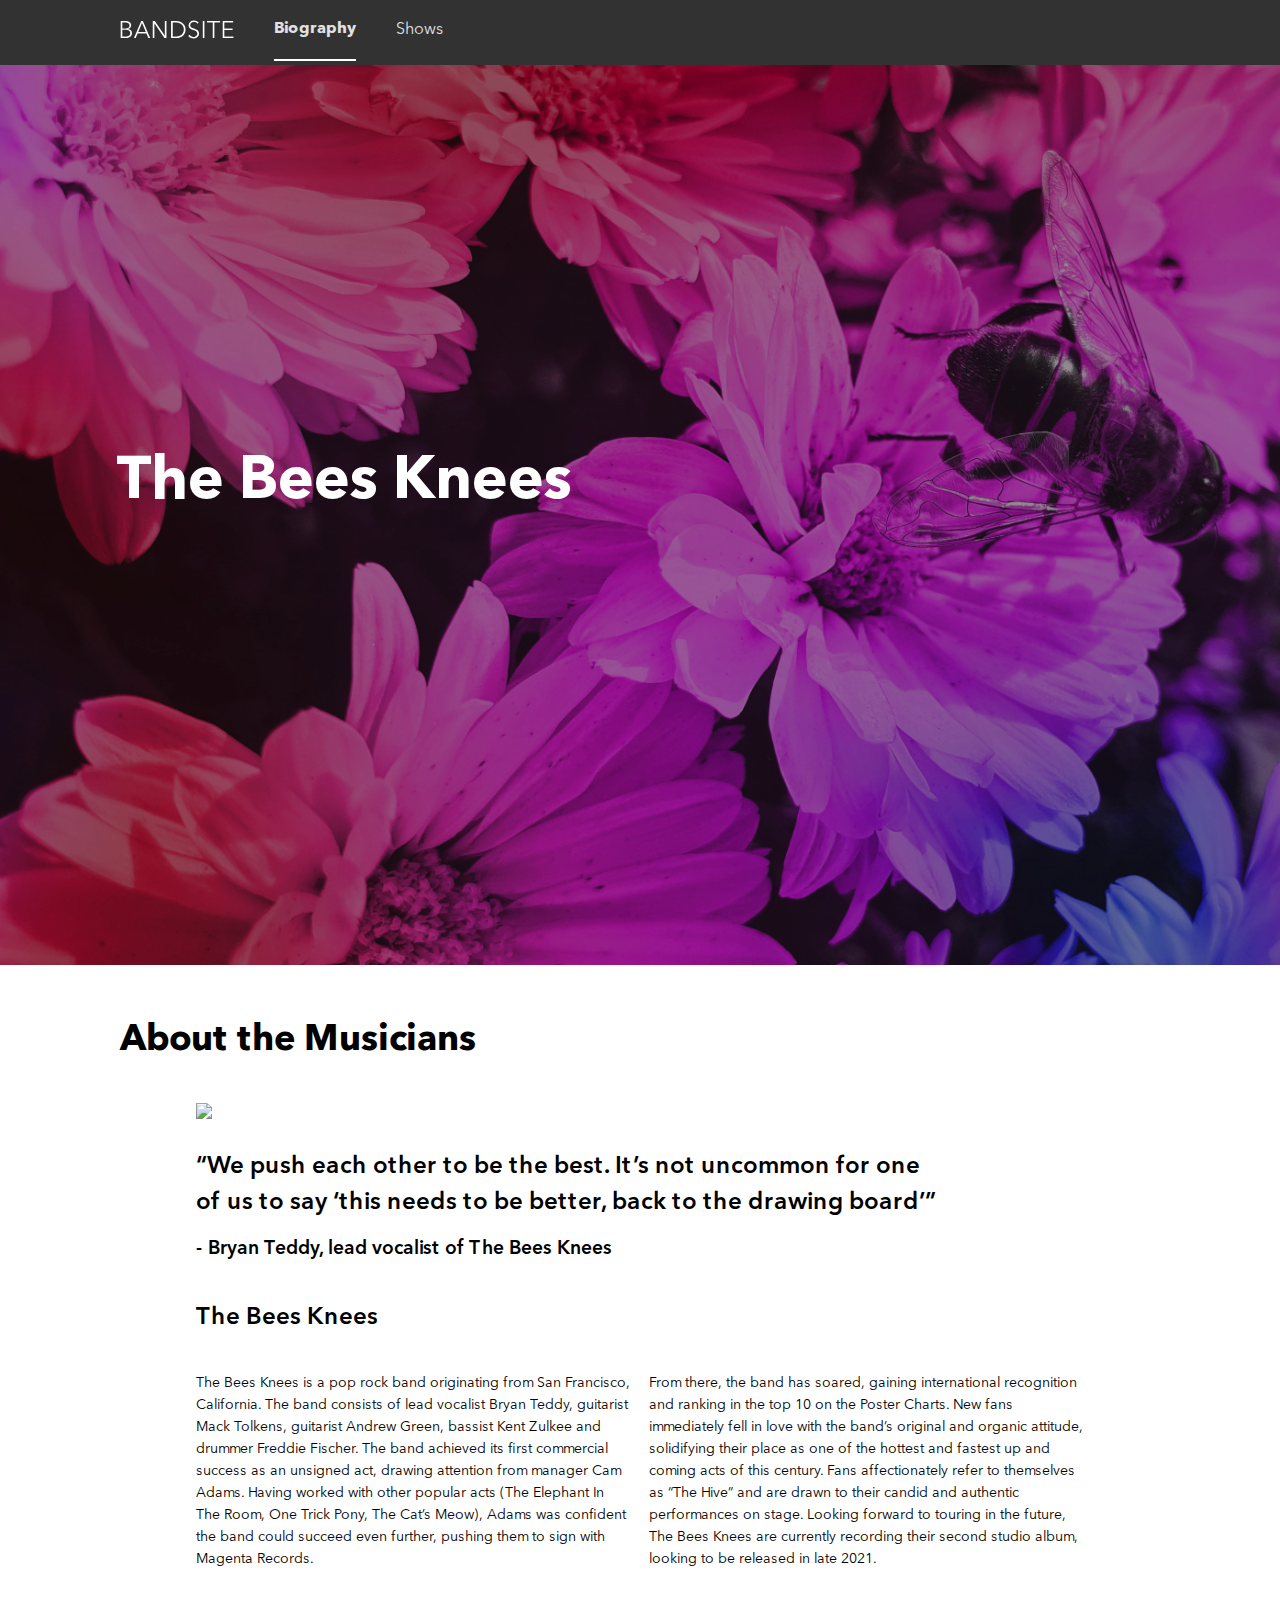
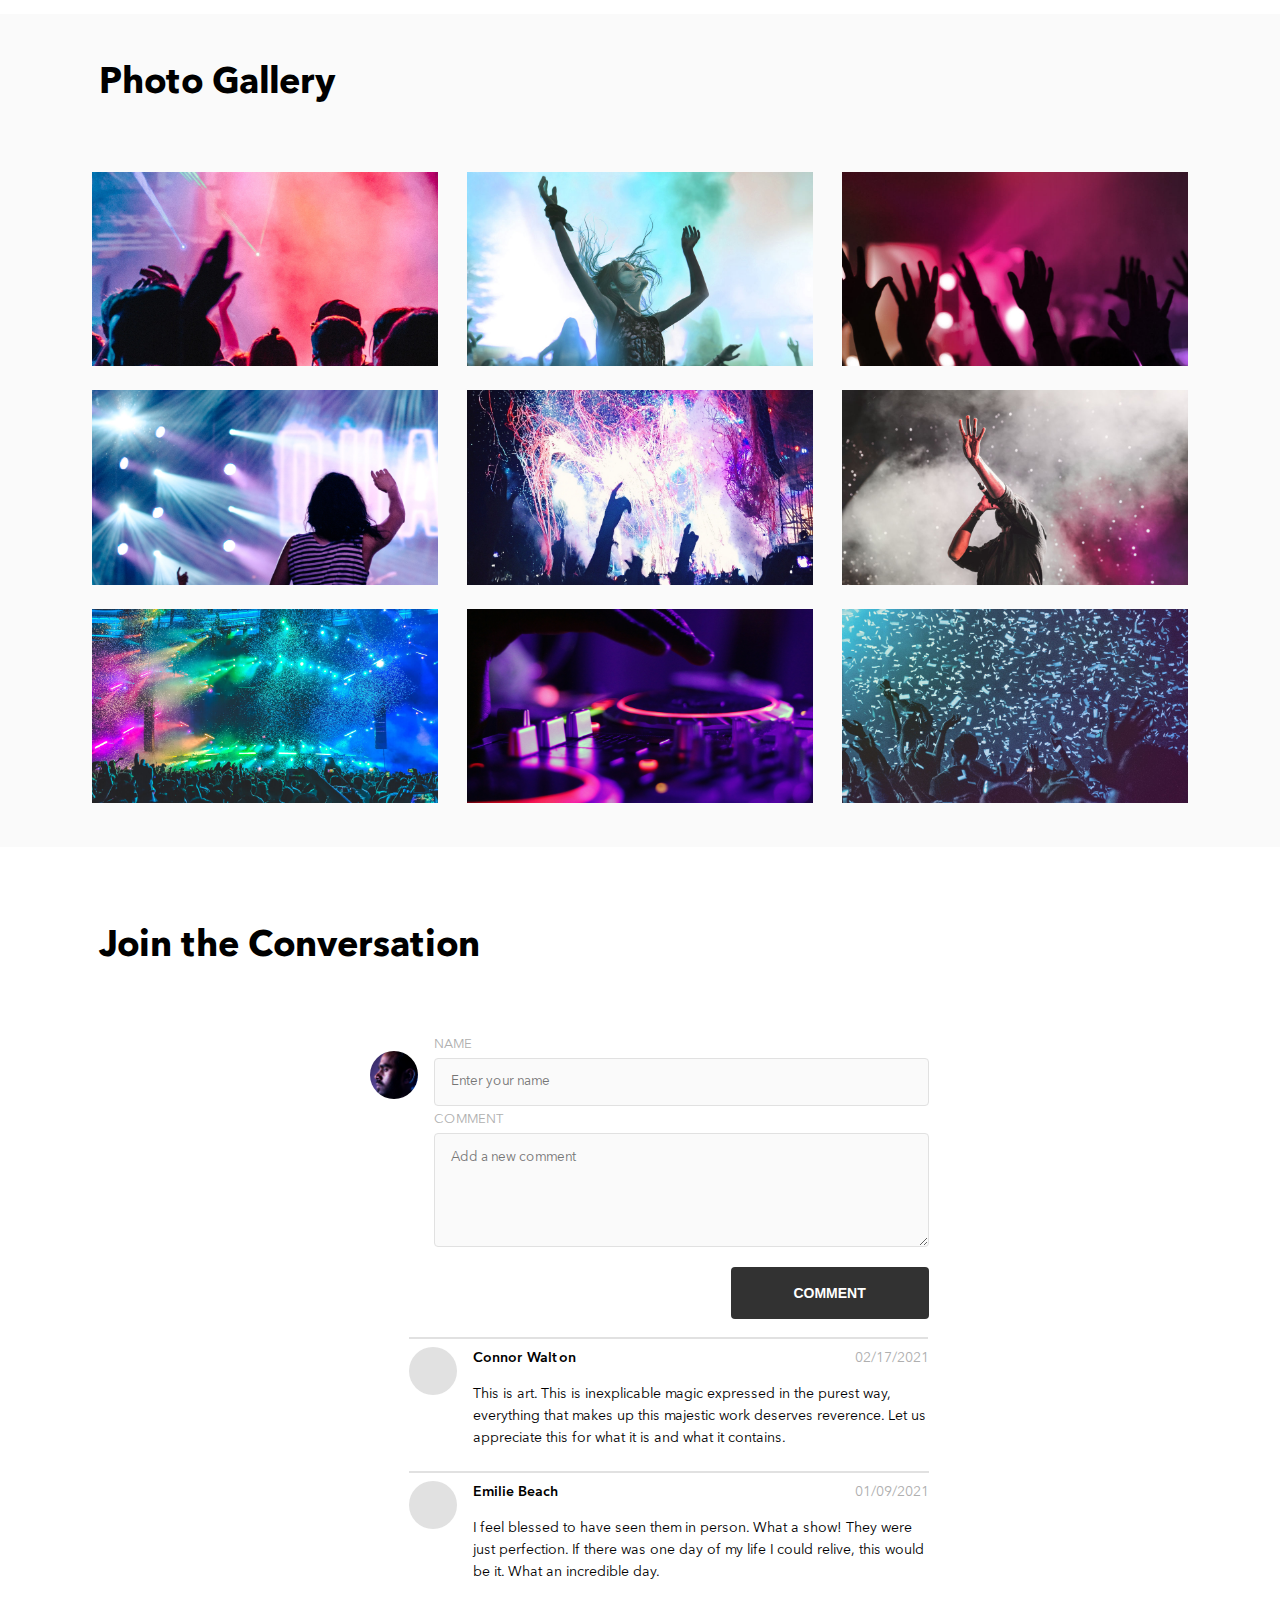
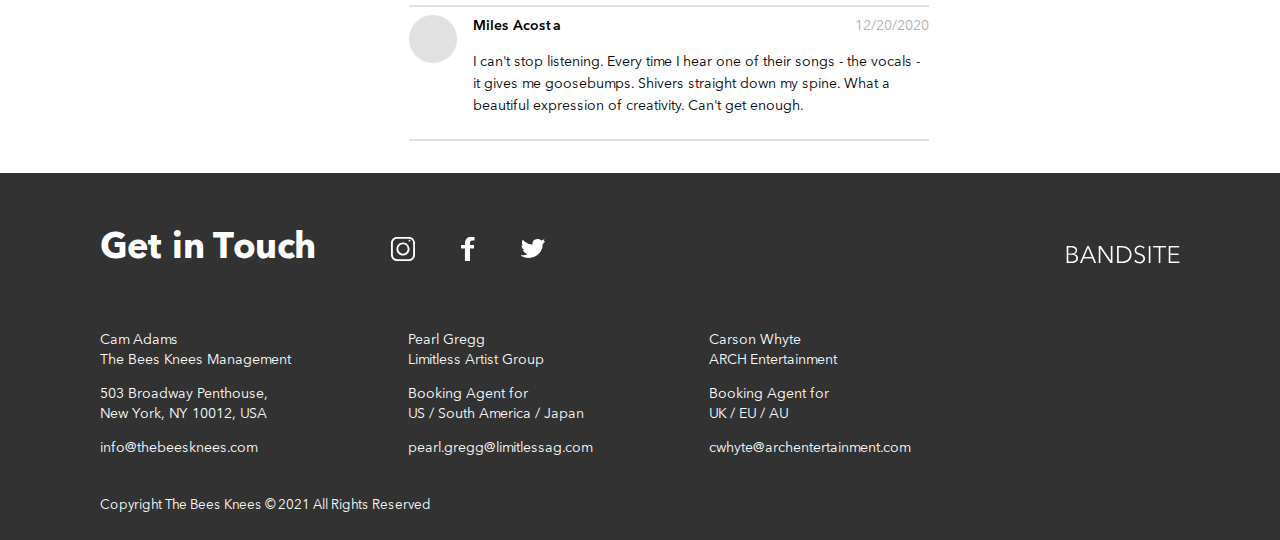
==== commit 353bb34f: "Sprint-2 Final Commit" ====
--- a/index.html
+++ b/index.html
@@ -74,47 +74,47 @@
           <img
             class="gallery__image"
             src="./assets/images/Photo-gallery-1.jpg"
-            alt="photo gallery image"
+            alt="Concert 2021"
           />
           <img
             class="gallery__image"
             src="./assets/images/Photo-gallery-2.jpg"
-            alt="photo gallery image"
+            alt="An audience holding up her hands"
           />
           <img
             class="gallery__image"
             src="./assets/images/Photo-gallery-3.jpg"
-            alt="photo gallery image"
+            alt="Audience holding up hands"
           />
           <img
             class="gallery__image"
             src="./assets/images/Photo-gallery-4.jpg"
-            alt="photo gallery image"
+            alt="A fan on piggyback"
           />
           <img
             class="gallery__image"
             src="./assets/images/Photo-gallery-5.jpg"
-            alt="photo gallery image"
+            alt="Countdown concert 2019"
           />
           <img
             class="gallery__image"
             src="./assets/images/Photo-gallery-6.jpg"
-            alt="photo gallery image"
+            alt="Bryan Teddy, lead vocalist of The Bees Knees"
           />
           <img
             class="gallery__image"
             src="./assets/images/Photo-gallery-7.jpg"
-            alt="photo gallery image"
+            alt="Ending song of concert 2019"
           />
           <img
             class="gallery__image"
             src="./assets/images/Photo-gallery-8.jpg"
-            alt="photo gallery image"
+            alt="Music mixing panel board"
           />
           <img
             class="gallery__image"
             src="./assets/images/Photo-gallery-9.jpg"
-            alt="photo gallery image"
+            alt="Confetti at Home Tour 2019 in Los Angeles"
           />
         </div>
       </section>
--- a/styles/bio.css
+++ b/styles/bio.css
@@ -38,33 +38,31 @@
 }
 
 hr {
-  border-top: 1px solid #e1e1e1;
-  width: 100%;
+  border: 1px solid #e1e1e1;
 }
 
 .header__container {
   background-color: #323232;
   width: 100%;
   display: flex;
+  flex-direction: column;
   justify-content: space-between;
   align-items: center;
-  flex-direction: column;
-}
-@media screen and (min-width: 768px) {
+}
+@media screen and (min-width: 768px) {
+  .header__container {
+    display: flex;
+    flex-direction: row;
+    justify-content: flex-start;
+    align-items: flex-start;
+    padding-left: 2.25rem;
+  }
+}
+@media screen and (min-width: 1024px) {
   .header__container {
     display: flex;
     justify-content: flex-start;
     align-items: flex-start;
-    flex-direction: row;
-    padding-left: 2.25rem;
-  }
-}
-@media screen and (min-width: 1024px) {
-  .header__container {
-    display: flex;
-    justify-content: flex-start;
-    align-items: flex-start;
-    flex-direction: row;
     padding: 0 6.25rem;
   }
 }
@@ -76,7 +74,6 @@
   display: flex;
   justify-content: space-between;
   align-items: center;
-  flex-direction: row;
   width: 100%;
 }
 @media screen and (min-width: 768px) {
@@ -117,11 +114,138 @@
   font-weight: 600;
 }
 
+.footer__container {
+  background-color: #323232;
+  padding: 0 1rem;
+  color: #ffffff;
+  font-size: 0.8125rem;
+  line-height: 1.125rem;
+  font-weight: 400;
+}
+@media screen and (min-width: 768px) {
+  .footer__container {
+    display: flex;
+    justify-content: space-between;
+    align-items: center;
+    flex-wrap: wrap;
+    padding: 0 2.25rem;
+    font-size: 0.875rem;
+    line-height: 1.25rem;
+    font-weight: 400;
+  }
+}
+@media screen and (min-width: 1024px) {
+  .footer__container {
+    flex-wrap: wrap;
+    padding: 0 6.25rem;
+  }
+}
+.footer__title {
+  color: #ffffff;
+  font-size: 1.5rem;
+  line-height: 2rem;
+  font-weight: 700;
+  padding: 1.5rem 0 1rem 0;
+}
+@media screen and (min-width: 768px) {
+  .footer__title {
+    font-size: 2.25rem;
+    line-height: 2.75rem;
+    font-weight: 700;
+  }
+}
+@media screen and (min-width: 768px) {
+  .footer__social-container {
+    margin-left: 1.25rem;
+    margin-top: 1.5rem;
+    width: 33%;
+    display: flex;
+    justify-content: space-evenly;
+    align-items: center;
+  }
+}
+@media screen and (min-width: 1024px) {
+  .footer__social-container {
+    margin-left: 5%;
+    width: 20%;
+  }
+}
+.footer__social-icon {
+  width: 1.25rem;
+  height: 1.25rem;
+  -o-object-fit: contain;
+     object-fit: contain;
+  margin-right: 1.25rem;
+  margin-bottom: 1.5rem;
+}
+@media screen and (min-width: 768px) {
+  .footer__social-icon {
+    width: 1.5rem;
+    height: 1.5rem;
+    margin-bottom: 0.625rem;
+  }
+}
+.footer__logo {
+  padding: 3.125rem 0 1rem 0;
+}
+@media screen and (min-width: 768px) {
+  .footer__logo {
+    order: 1;
+    margin-left: auto;
+    margin-bottom: 0.9375rem;
+  }
+}
+@media screen and (min-width: 1024px) {
+  .footer__logo {
+    margin-left: auto;
+  }
+}
+.footer__copyright {
+  font-size: 0.8em;
+  padding-bottom: 1.5rem;
+  margin-bottom: 0;
+}
+@media screen and (min-width: 768px) {
+  .footer__copyright {
+    font-size: 0.95em;
+    order: 5;
+  }
+}
+@media screen and (min-width: 1024px) {
+  .footer__copyright {
+    order: 5;
+    align-self: flex-end;
+  }
+}
+
+.contact__container {
+  display: flex;
+  flex-direction: column;
+  justify-content: space-between;
+  align-items: flex-start;
+}
+@media screen and (min-width: 768px) {
+  .contact__container {
+    display: flex;
+    flex-direction: row;
+    justify-content: space-between;
+    align-items: center;
+    order: 2;
+    width: 100%;
+    margin-bottom: 1.5rem;
+  }
+}
+@media screen and (min-width: 1024px) {
+  .contact__container {
+    width: 75%;
+  }
+}
+
 .hero__container {
   background-image: url(../assets/images/hero-bio.jpg);
   background-color: rgba(50, 50, 50, 0.5);
   background-blend-mode: multiply;
-  height: 40vh;
+  height: 18.75rem;
   width: 100%;
   background-size: cover;
   background-position: center;
@@ -129,12 +253,13 @@
 }
 @media screen and (min-width: 768px) {
   .hero__container {
+    height: 31.25rem;
+    padding: 3rem 2.25rem 2.25rem 2.25rem;
+  }
+}
+@media screen and (min-width: 1024px) {
+  .hero__container {
     height: 100vh;
-    padding: 3rem 2.25rem 2.25rem 2.25rem;
-  }
-}
-@media screen and (min-width: 1024px) {
-  .hero__container {
     padding: 0 6.25rem;
   }
 }
@@ -255,14 +380,13 @@
     display: flex;
     justify-content: space-between;
     align-items: center;
-    flex-direction: row;
     width: 100%;
   }
 }
 
 .gallery, .comment {
   background-color: #fafafa;
-  padding: 1.5rem 1rem 1rem 1rem;
+  padding: 0 1rem;
 }
 @media screen and (min-width: 768px) {
   .gallery, .comment {
@@ -302,7 +426,6 @@
     display: flex;
     justify-content: space-evenly;
     align-items: center;
-    flex-direction: row;
     flex-wrap: wrap;
   }
 }
@@ -325,135 +448,6 @@
   }
 }
 
-.footer__container {
-  background-color: #323232;
-  padding: 0 1rem;
-  color: #ffffff;
-  font-size: 0.8125rem;
-  line-height: 1.125rem;
-  font-weight: 400;
-}
-@media screen and (min-width: 768px) {
-  .footer__container {
-    display: flex;
-    justify-content: space-between;
-    align-items: center;
-    flex-direction: row;
-    flex-wrap: wrap;
-    padding: 0 2.25rem;
-    font-size: 0.875rem;
-    line-height: 1.25rem;
-    font-weight: 400;
-  }
-}
-@media screen and (min-width: 1024px) {
-  .footer__container {
-    flex-wrap: wrap;
-    padding: 0 100px;
-  }
-}
-.footer__title {
-  color: #ffffff;
-  font-size: 1.5rem;
-  line-height: 2rem;
-  font-weight: 700;
-  padding: 1.5rem 0 1rem 0;
-}
-@media screen and (min-width: 768px) {
-  .footer__title {
-    font-size: 2.25rem;
-    line-height: 2.75rem;
-    font-weight: 700;
-  }
-}
-@media screen and (min-width: 768px) {
-  .footer__social-container {
-    margin-left: 1.25rem;
-    margin-top: 1.5rem;
-    width: 33%;
-    display: flex;
-    justify-content: space-evenly;
-    align-items: center;
-    flex-direction: row;
-  }
-}
-@media screen and (min-width: 1024px) {
-  .footer__social-container {
-    margin-left: 5%;
-    width: 20%;
-  }
-}
-.footer__social-icon {
-  width: 1.25rem;
-  height: 1.25rem;
-  -o-object-fit: contain;
-     object-fit: contain;
-  margin-right: 1.25rem;
-  margin-bottom: 1.5rem;
-}
-@media screen and (min-width: 768px) {
-  .footer__social-icon {
-    width: 1.5rem;
-    height: 1.5rem;
-    margin-bottom: 0.625rem;
-  }
-}
-.footer__logo {
-  padding: 3.125rem 0 1rem 0;
-}
-@media screen and (min-width: 768px) {
-  .footer__logo {
-    order: 1;
-    margin-left: auto;
-    margin-bottom: 0.9375rem;
-  }
-}
-@media screen and (min-width: 1024px) {
-  .footer__logo {
-    margin-left: auto;
-  }
-}
-.footer__copyright {
-  font-size: 0.8em;
-  padding-bottom: 1.5rem;
-  margin-bottom: 0;
-}
-@media screen and (min-width: 768px) {
-  .footer__copyright {
-    font-size: 0.95em;
-    order: 5;
-  }
-}
-@media screen and (min-width: 1024px) {
-  .footer__copyright {
-    order: 5;
-    align-self: flex-end;
-  }
-}
-
-.contact__container {
-  display: flex;
-  justify-content: space-between;
-  align-items: flex-start;
-  flex-direction: column;
-}
-@media screen and (min-width: 768px) {
-  .contact__container {
-    display: flex;
-    justify-content: space-between;
-    align-items: center;
-    flex-direction: row;
-    order: 2;
-    width: 100%;
-    margin-bottom: 1.5rem;
-  }
-}
-@media screen and (min-width: 1024px) {
-  .contact__container {
-    width: 75%;
-  }
-}
-
 .comment {
   background-color: #ffffff;
 }
@@ -467,33 +461,41 @@
 }
 @media screen and (min-width: 768px) {
   .comment__form-container {
+    width: 100%;
     padding-left: 10%;
+  }
+}
+@media screen and (min-width: 1024px) {
+  .comment__form-container {
+    width: 75%;
+    justify-content: flex-end;
+    padding-left: 20%;
   }
 }
 .comment__avatar, .comment__form-avatar {
   align-self: flex-start;
-  margin: 0 16px 16px 0;
-  width: 36px;
-  height: 36px;
+  margin: 0 1rem 1rem 0;
+  width: 2.25rem;
+  height: 2.25rem;
   -o-object-fit: cover;
      object-fit: cover;
   border-radius: 50%;
 }
 @media screen and (min-width: 768px) {
   .comment__avatar, .comment__form-avatar {
-    width: 48px;
-    height: 48px;
+    width: 3rem;
+    height: 3rem;
   }
 }
 .comment__form-avatar {
-  margin-top: 16px;
+  margin-top: 1rem;
 }
 .comment__form {
   flex-grow: 2;
 }
 @media screen and (min-width: 768px) {
   .comment__form {
-    flex-grow: 0.5;
+    width: 100%;
   }
 }
 .comment__list-container {
@@ -503,6 +505,14 @@
 @media screen and (min-width: 768px) {
   .comment__list-container {
     padding: 0 10%;
+    margin-bottom: 1.5rem;
+  }
+}
+@media screen and (min-width: 1024px) {
+  .comment__list-container {
+    width: 85%;
+    justify-content: flex-end;
+    padding-left: 30%;
   }
 }
 .comment__container {
@@ -511,11 +521,12 @@
   flex-direction: row;
 }
 .comment__input-container {
-  width: 50%;
+  width: 100%;
 }
 @media screen and (min-width: 768px) {
   .comment__input-container {
-    flex-grow: 0.5;
+    width: 50%;
+    flex-grow: 0.7;
   }
 }
 .comment__container1 {
@@ -527,8 +538,17 @@
   display: flex;
   justify-content: space-between;
   align-content: center;
-  padding: 0 10%;
   flex-grow: 1;
+}
+@media screen and (min-width: 768px) {
+  .comment__container2 {
+    padding: 0;
+  }
+}
+@media screen and (min-width: 1024px) {
+  .comment__container2 {
+    padding: 0;
+  }
 }
 .comment__name {
   font-size: 0.875rem;
@@ -570,7 +590,21 @@
   }
 }
 .comment__main-divider {
-  width: 80%;
+  width: 100%;
+}
+@media screen and (min-width: 768px) {
+  .comment__main-divider {
+    width: 80%;
+  }
+}
+@media screen and (min-width: 1024px) {
+  .comment__main-divider {
+    margin-left: 30%;
+    width: 45%;
+  }
+}
+.comment__divider {
+  width: 100%;
 }
 
 label {
@@ -597,8 +631,9 @@
   background-color: #323232;
   width: 100%;
   border: none;
-  color: white;
-  padding: 15px 32px;
+  color: #ffffff;
+  margin: 0.625rem 0;
+  padding: 0.9375rem 2rem;
   border-radius: 4px;
   text-align: center;
   text-decoration: none;
@@ -610,21 +645,24 @@
   #submitButton {
     width: 40%;
     margin-left: 60%;
-    margin-top: 10px;
-    margin-bottom: 10px;
-  }
+    margin-top: 0.625rem;
+    margin-bottom: 0.625rem;
+  }
+}
+#submitButton:hover {
+  background-color: #000000;
 }
 
 input[type=text],
 textarea {
   font-family: "Avenir", Verdana, Geneva, Tahoma, sans-serif;
   width: 100%;
-  padding: 12px;
+  padding: 0.75rem;
   border: 1px solid #e1e1e1;
   border-radius: 4px;
   box-sizing: border-box;
   resize: vertical;
-  margin: 4px 0;
+  margin: 0.25rem 0;
   outline: none;
   background-color: #fafafa;
 }
@@ -635,6 +673,15 @@
 @media screen and (min-width: 768px) {
   input[type=text],
 textarea {
-    padding: 16px;
+    padding: 1rem;
+  }
+}
+
+input[type=text] {
+  height: 2.25rem;
+}
+@media screen and (min-width: 768px) {
+  input[type=text] {
+    height: 3rem;
   }
 }/*# sourceMappingURL=bio.css.map */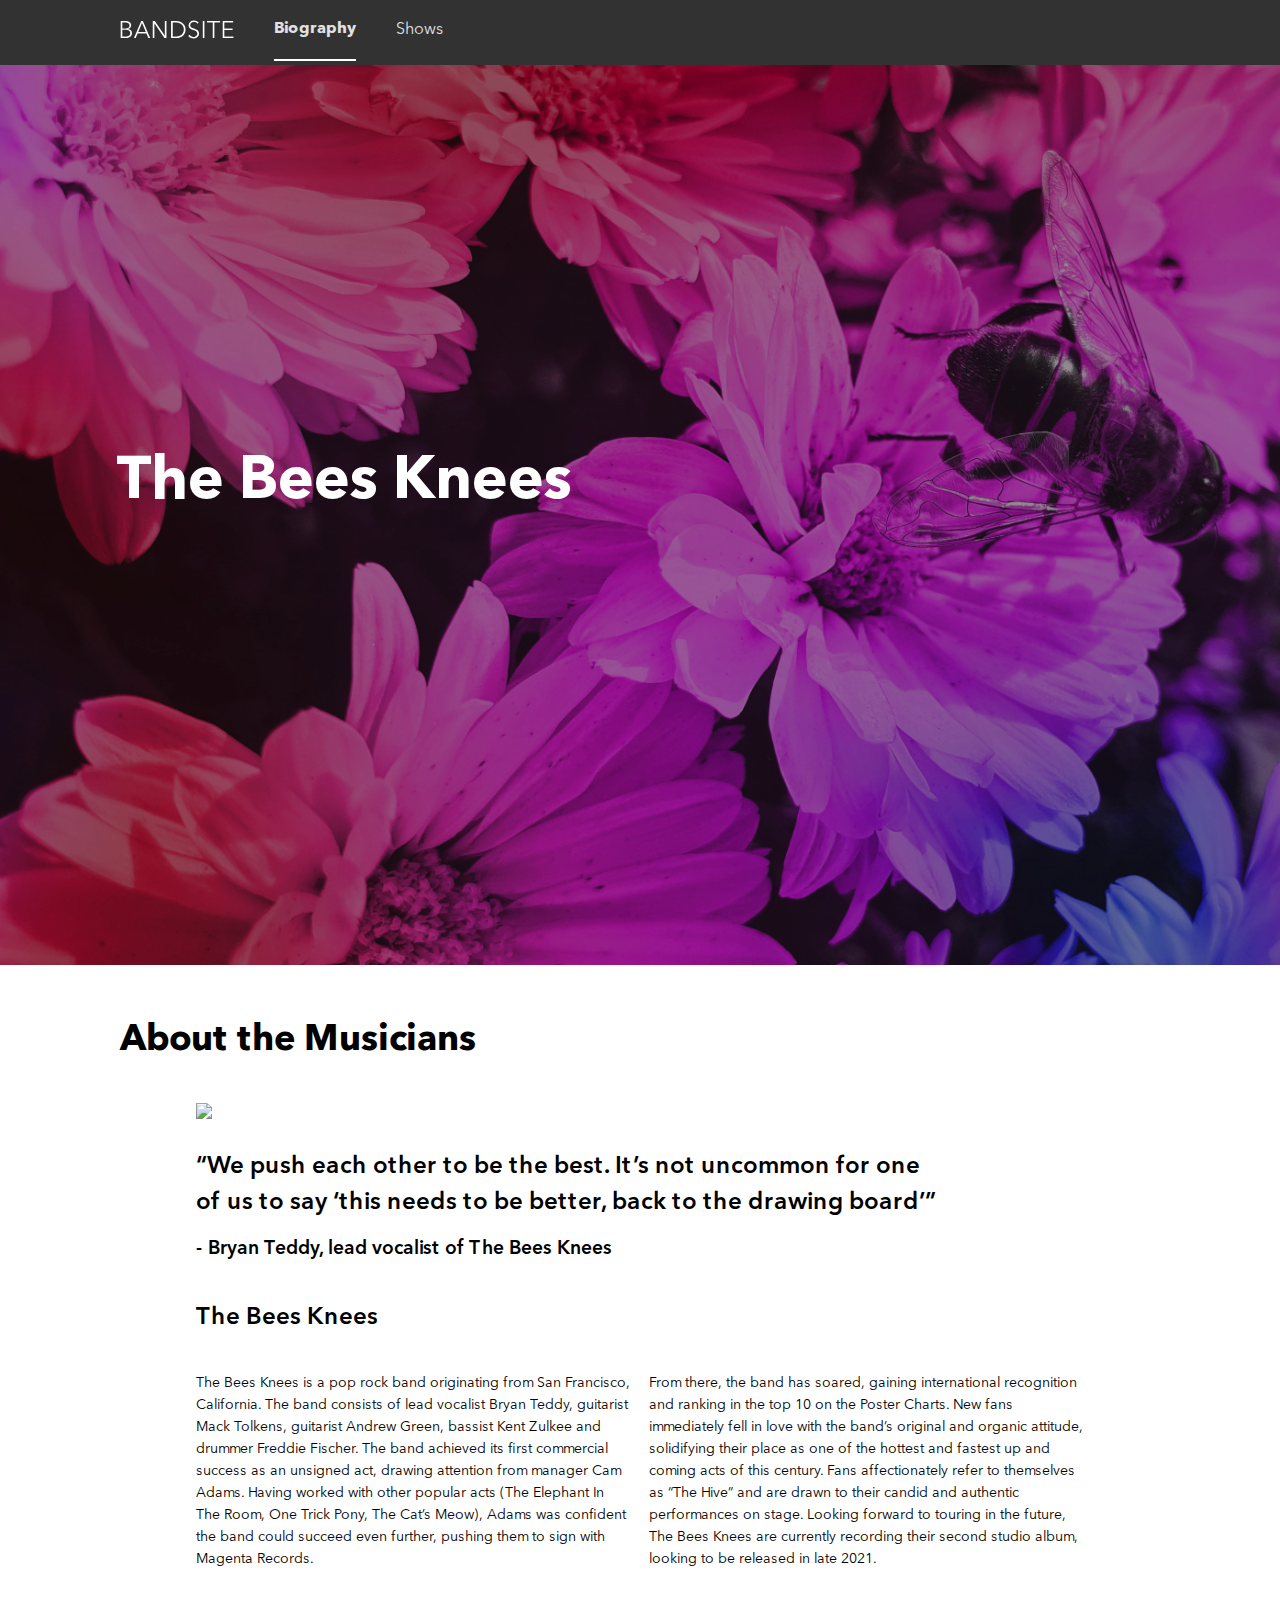
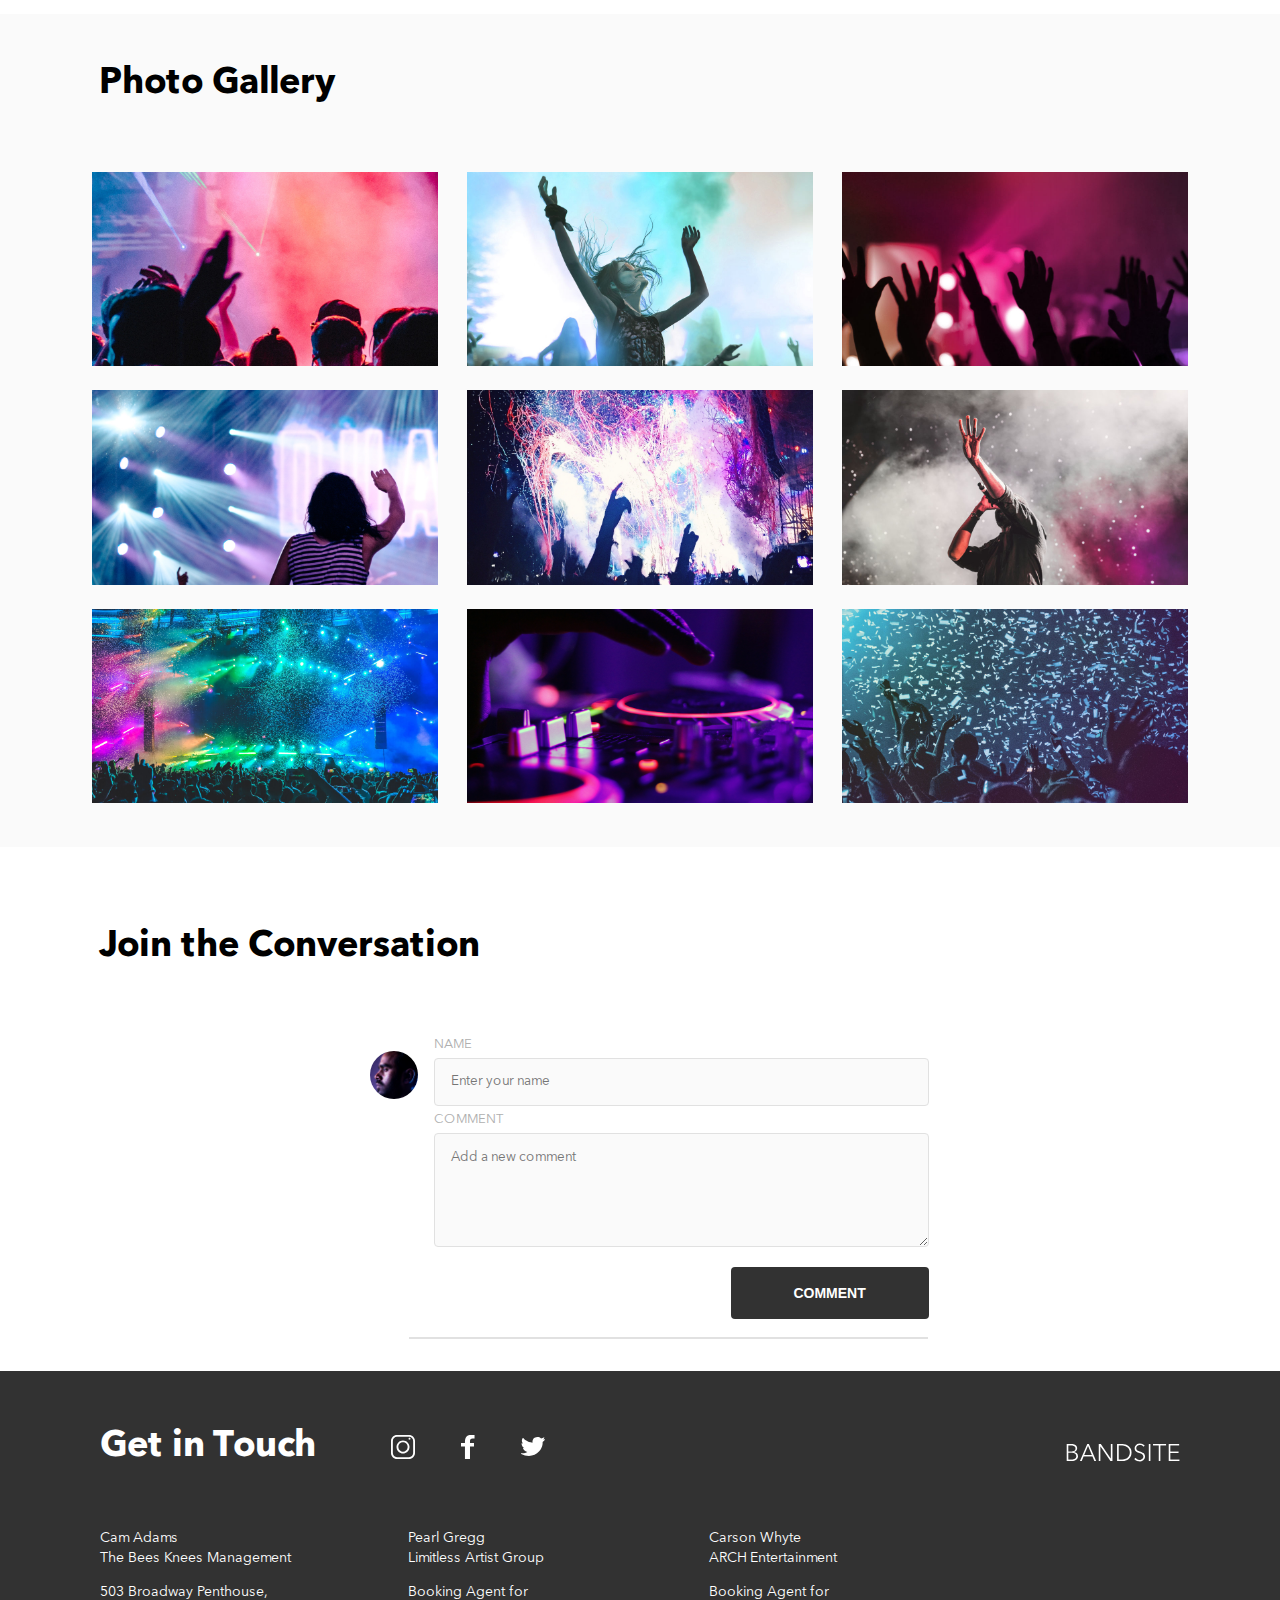
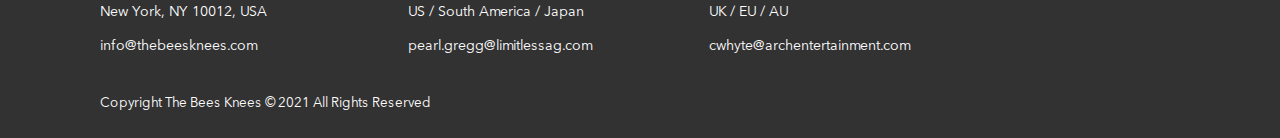
==== commit be24f3a1: "Add API to bio & show pages" ====
--- a/index.html
+++ b/index.html
@@ -236,6 +236,7 @@
         </p>
       </div>
     </footer>
+    <script src="https://cdnjs.cloudflare.com/ajax/libs/axios/0.24.0/axios.js"></script>
     <script src="./scripts/index-page.js"></script>
   </body>
 </html>
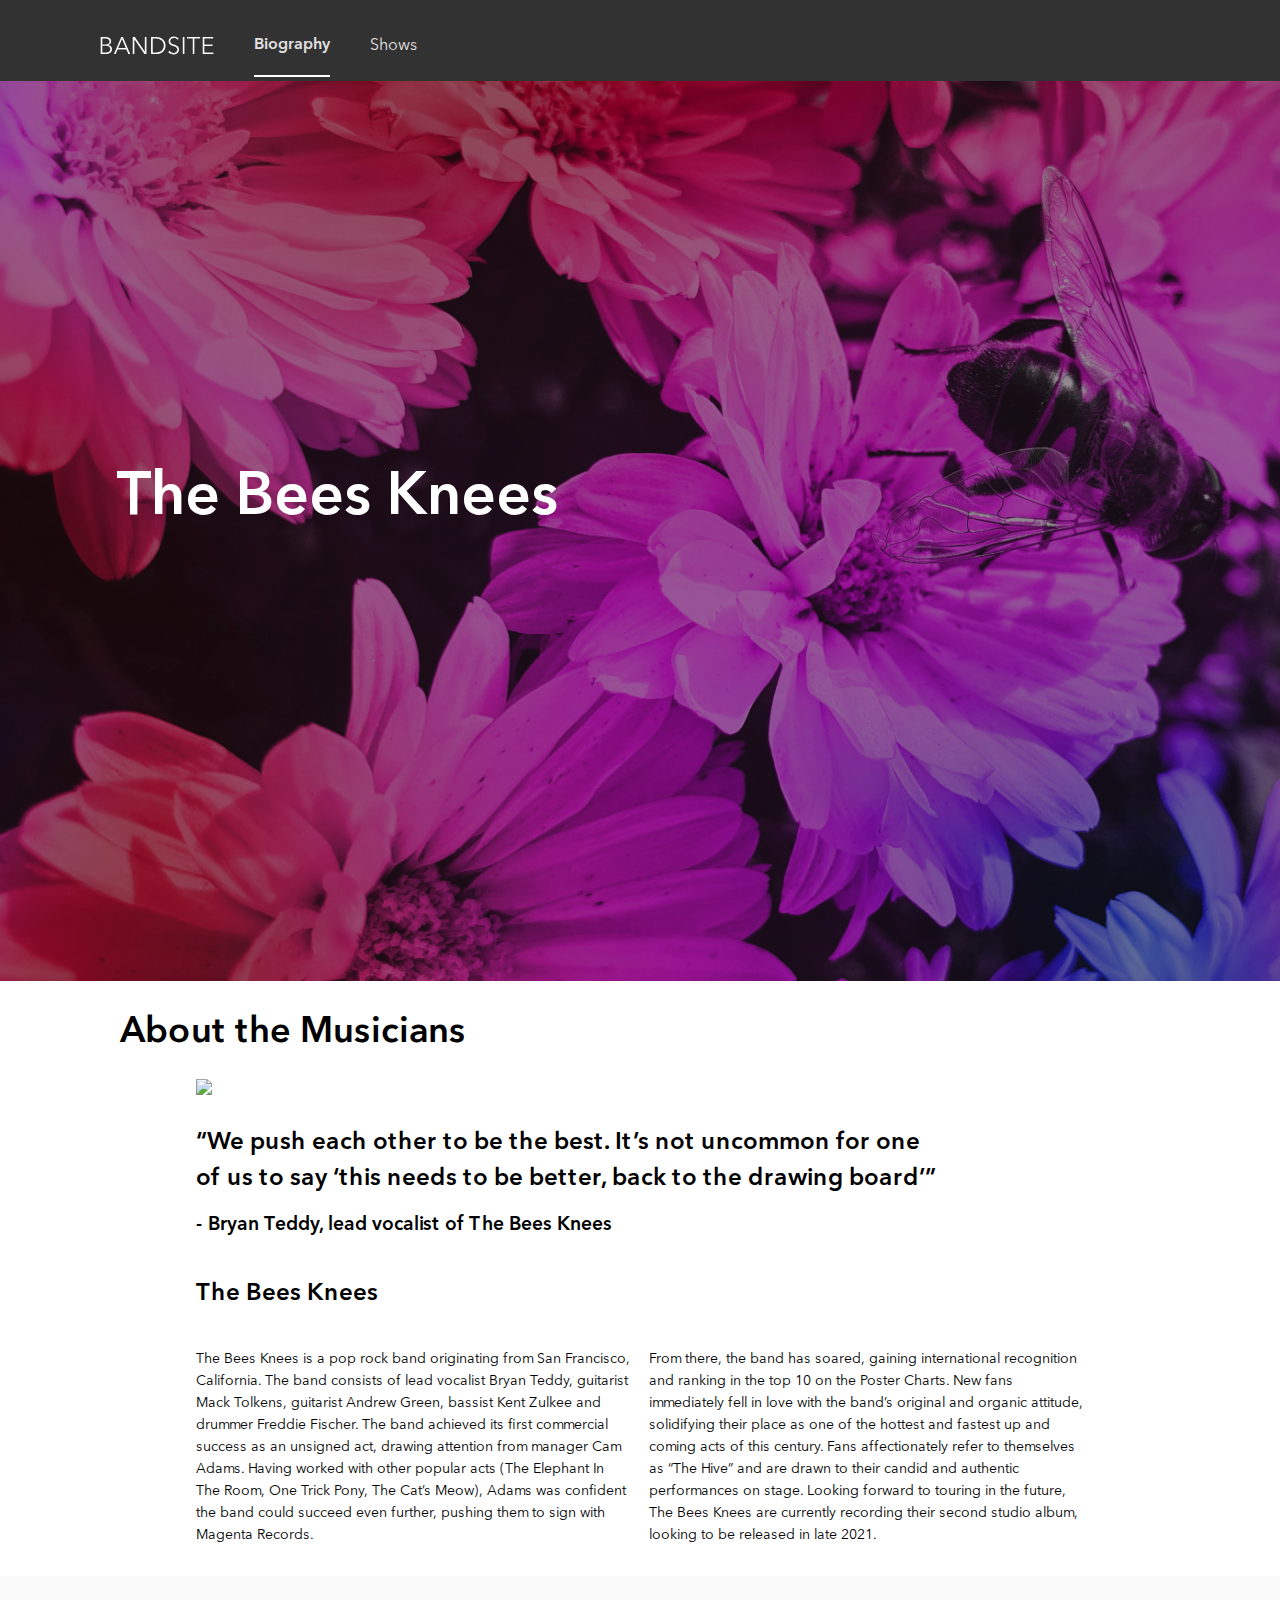
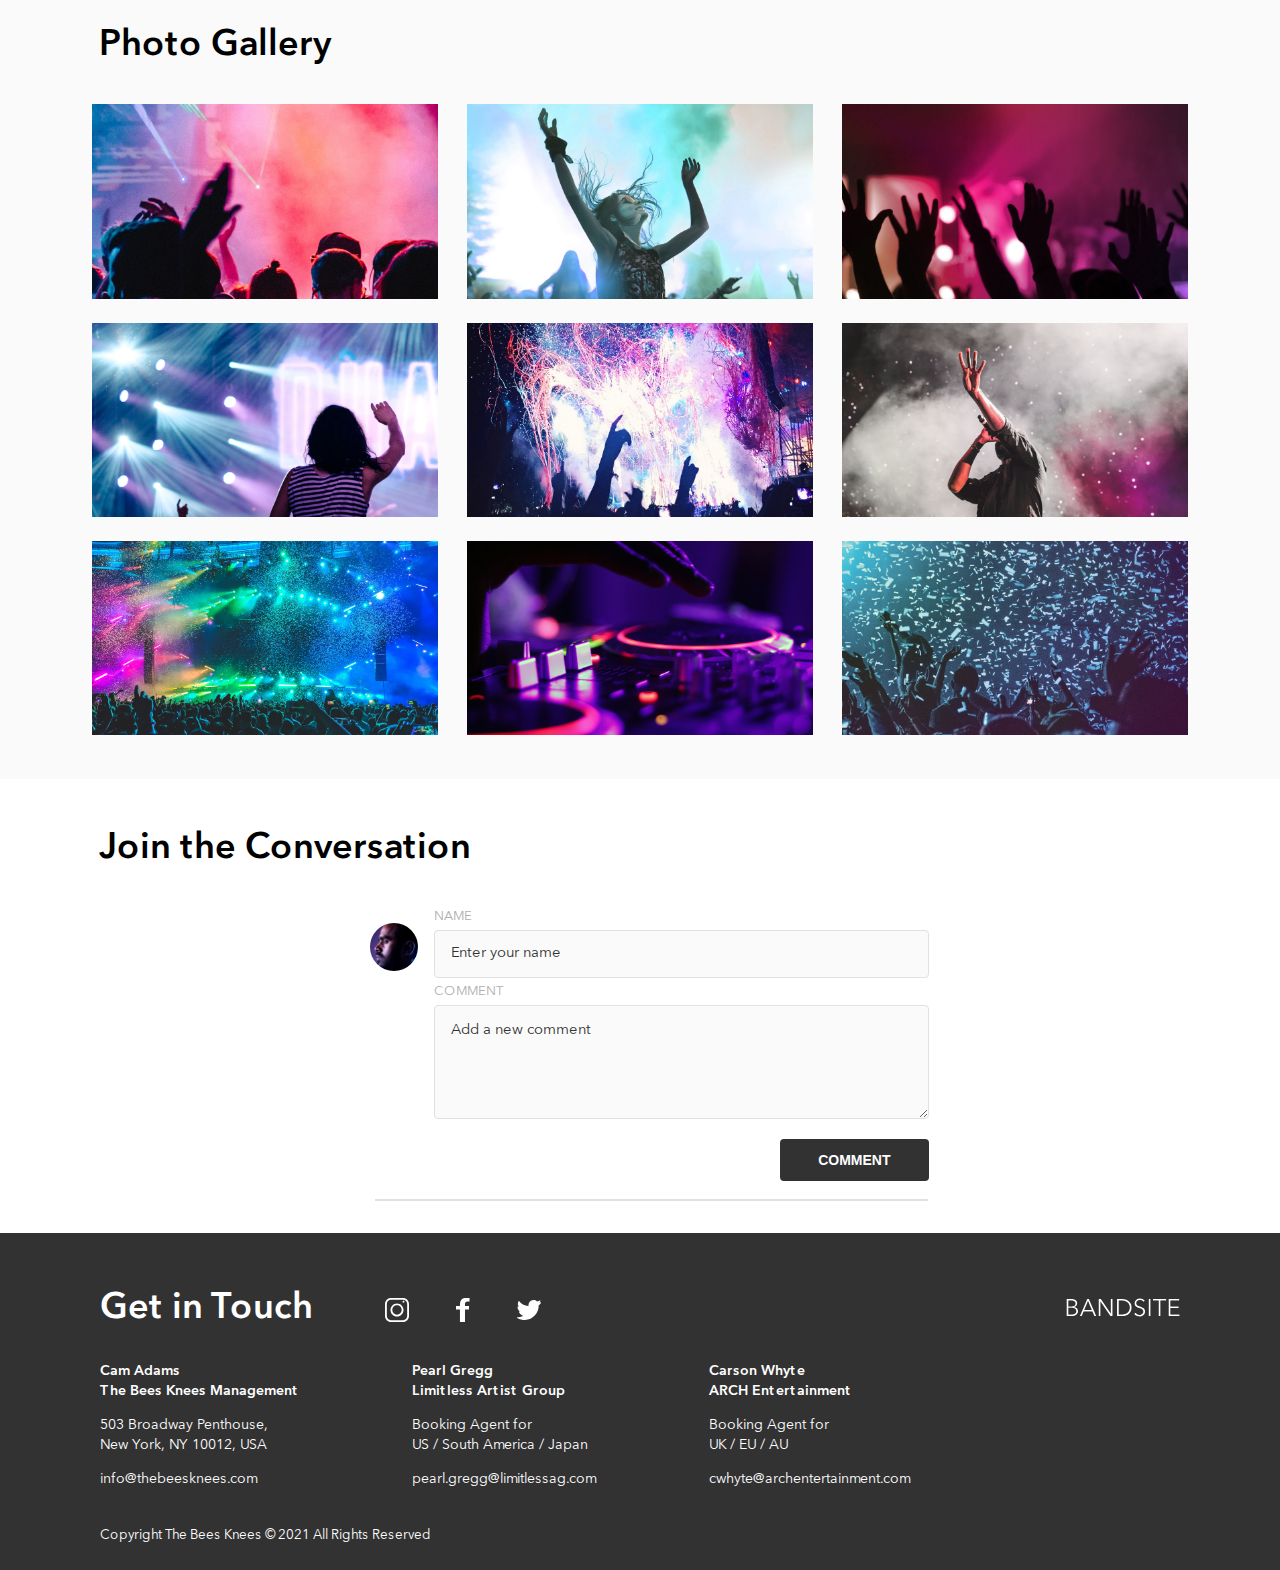
==== commit e6c9d76c: "Sprint-3 Final Commit" ====
--- a/index.html
+++ b/index.html
@@ -131,6 +131,7 @@
             <form id="comment__form" class="comment__form">
               <label for="name">NAME</label><br />
               <input
+                required
                 class="form-input"
                 type="text"
                 id="name"
@@ -139,6 +140,7 @@
               /><br />
               <label for="name">COMMENT</label><br />
               <textarea
+                required
                 class="form-input"
                 type="textbox"
                 id="comment"
@@ -152,12 +154,11 @@
           </div>
         </div>
         <hr class="comment__main-divider" />
-
-        <!-- DOM start here: List of comments -->
-        <div class="comment__list-container"></div>
+        <div class="comment__list-container">
+          <!-- DOM start here: List of comments -->
+        </div>
       </section>
     </main>
-
     <footer class="footer">
       <div class="footer__container">
         <h2 class="footer__title">Get in Touch</h2>
@@ -236,7 +237,8 @@
         </p>
       </div>
     </footer>
-    <script src="https://cdnjs.cloudflare.com/ajax/libs/axios/0.24.0/axios.js"></script>
-    <script src="./scripts/index-page.js"></script>
   </body>
+  <!-- Axio link -->
+  <script src="https://cdnjs.cloudflare.com/ajax/libs/axios/0.24.0/axios.js"></script>
+  <script src="./scripts/index-page.js"></script>
 </html>
--- a/styles/bio.css
+++ b/styles/bio.css
@@ -1,3 +1,4 @@
+@charset "UTF-8";
 @font-face {
   font-family: "Avenir";
   src: url("../../assets/fonts/AvenirNextLTPro-Regular.woff") format("woff");
@@ -30,7 +31,6 @@
 
 a {
   text-decoration: none;
-  font-family: "avenir";
   color: #ffffff;
 }
 a:hover {
@@ -55,20 +55,23 @@
     flex-direction: row;
     justify-content: flex-start;
     align-items: flex-start;
-    padding-left: 2.25rem;
-  }
-}
-@media screen and (min-width: 1024px) {
+    padding-left: 3rem;
+  }
+}
+@media screen and (min-width: 1280px) {
   .header__container {
-    display: flex;
-    justify-content: flex-start;
-    align-items: flex-start;
     padding: 0 6.25rem;
+    padding-top: 1rem;
   }
 }
 .header__logo {
-  padding: 1.25rem;
-  margin: auto;
+  padding-top: 1rem;
+  padding-bottom: 0.375rem;
+}
+@media screen and (min-width: 768px) {
+  .header__logo {
+    padding: 1.25rem 1.25rem 1.25rem 0;
+  }
 }
 .header__nav-container {
   display: flex;
@@ -78,11 +81,11 @@
 }
 @media screen and (min-width: 768px) {
   .header__nav-container {
-    width: 30%;
-    align-content: center;
-  }
-}
-@media screen and (min-width: 1024px) {
+    font-size: 0.875ß;
+    width: 25%;
+  }
+}
+@media screen and (min-width: 1280px) {
   .header__nav-container {
     width: 10%;
   }
@@ -93,7 +96,12 @@
   text-align: center;
   color: #e1e1e1;
 }
-@media screen and (min-width: 1024px) {
+@media screen and (min-width: 768px) {
+  .header__nav-link {
+    margin-left: 3.125rem;
+  }
+}
+@media screen and (min-width: 1280px) {
   .header__nav-link {
     margin: 0 1.25rem;
   }
@@ -101,7 +109,7 @@
 .header__nav-link--active {
   border-bottom: 3px solid #ffffff;
   padding: 0.3125rem 0;
-  font-weight: 700;
+  font-weight: 600;
 }
 @media screen and (min-width: 768px) {
   .header__nav-link--active {
@@ -134,9 +142,8 @@
     font-weight: 400;
   }
 }
-@media screen and (min-width: 1024px) {
+@media screen and (min-width: 1280px) {
   .footer__container {
-    flex-wrap: wrap;
     padding: 0 6.25rem;
   }
 }
@@ -144,27 +151,30 @@
   color: #ffffff;
   font-size: 1.5rem;
   line-height: 2rem;
-  font-weight: 700;
-  padding: 1.5rem 0 1rem 0;
+  font-weight: 600;
+  font-weight: 600;
+  padding-top: 1.5rem;
+  margin-bottom: 1rem;
 }
 @media screen and (min-width: 768px) {
   .footer__title {
     font-size: 2.25rem;
     line-height: 2.75rem;
-    font-weight: 700;
+    font-weight: 600;
+    font-weight: 600;
   }
 }
 @media screen and (min-width: 768px) {
   .footer__social-container {
-    margin-left: 1.25rem;
-    margin-top: 1.5rem;
+    margin-left: 1rem;
+    margin-top: 3.5rem;
     width: 33%;
     display: flex;
     justify-content: space-evenly;
     align-items: center;
   }
 }
-@media screen and (min-width: 1024px) {
+@media screen and (min-width: 1280px) {
   .footer__social-container {
     margin-left: 5%;
     width: 20%;
@@ -175,8 +185,7 @@
   height: 1.25rem;
   -o-object-fit: contain;
      object-fit: contain;
-  margin-right: 1.25rem;
-  margin-bottom: 1.5rem;
+  margin: 0 1.5rem 1rem 0;
 }
 @media screen and (min-width: 768px) {
   .footer__social-icon {
@@ -186,7 +195,7 @@
   }
 }
 .footer__logo {
-  padding: 3.125rem 0 1rem 0;
+  padding-top: 3.125rem;
 }
 @media screen and (min-width: 768px) {
   .footer__logo {
@@ -195,13 +204,8 @@
     margin-bottom: 0.9375rem;
   }
 }
-@media screen and (min-width: 1024px) {
-  .footer__logo {
-    margin-left: auto;
-  }
-}
 .footer__copyright {
-  font-size: 0.8em;
+  font-size: 0.85em;
   padding-bottom: 1.5rem;
   margin-bottom: 0;
 }
@@ -209,12 +213,6 @@
   .footer__copyright {
     font-size: 0.95em;
     order: 5;
-  }
-}
-@media screen and (min-width: 1024px) {
-  .footer__copyright {
-    order: 5;
-    align-self: flex-end;
   }
 }
 
@@ -226,19 +224,20 @@
 }
 @media screen and (min-width: 768px) {
   .contact__container {
-    display: flex;
     flex-direction: row;
-    justify-content: space-between;
     align-items: center;
     order: 2;
     width: 100%;
     margin-bottom: 1.5rem;
   }
 }
-@media screen and (min-width: 1024px) {
+@media screen and (min-width: 1280px) {
   .contact__container {
     width: 75%;
   }
+}
+.contact__title {
+  font-weight: 550;
 }
 
 .hero__container {
@@ -257,7 +256,7 @@
     padding: 3rem 2.25rem 2.25rem 2.25rem;
   }
 }
-@media screen and (min-width: 1024px) {
+@media screen and (min-width: 1280px) {
   .hero__container {
     height: 100vh;
     padding: 0 6.25rem;
@@ -266,17 +265,22 @@
 .hero__title {
   font-size: 1.5rem;
   line-height: 2rem;
-  font-weight: 700;
+  font-weight: 600;
   color: #ffffff;
-  margin-top: 10vh;
+  margin-top: 15vh;
   padding: 1.5rem 1rem 1rem 1rem;
 }
 @media screen and (min-width: 768px) {
+  .hero__title {
+    margin-top: 20vh;
+    font-size: 3.75rem;
+    line-height: 4.25rem;
+    font-weight: 600;
+  }
+}
+@media screen and (min-width: 1280px) {
   .hero__title {
     margin-top: 40vh;
-    font-size: 3.75rem;
-    line-height: 4.25rem;
-    font-weight: 700;
   }
 }
 .hero__title:hover {
@@ -293,7 +297,7 @@
     padding: 0 3rem;
   }
 }
-@media screen and (min-width: 1024px) {
+@media screen and (min-width: 1280px) {
   .about__container {
     padding: 0 11.25rem;
   }
@@ -301,18 +305,18 @@
 .about__title {
   font-size: 1.5rem;
   line-height: 2rem;
-  font-weight: 700;
-  padding: 1.5rem 1rem 1rem 1rem;
+  font-weight: 600;
+  padding: 0 1rem;
 }
 @media screen and (min-width: 768px) {
   .about__title {
     font-size: 2.25rem;
     line-height: 2.75rem;
-    font-weight: 700;
+    font-weight: 600;
     padding-left: 3rem;
   }
 }
-@media screen and (min-width: 1024px) {
+@media screen and (min-width: 1280px) {
   .about__title {
     padding-left: 7.5rem;
     margin-bottom: 0;
@@ -333,7 +337,7 @@
     font-weight: 600;
   }
 }
-@media screen and (min-width: 1024px) {
+@media screen and (min-width: 1280px) {
   .about__quote {
     width: 85%;
     line-height: 1.5;
@@ -342,10 +346,10 @@
 @media screen and (min-width: 768px) {
   .about__quote-author {
     font-size: 0.8em;
-    font-weight: 600;
-  }
-}
-@media screen and (min-width: 1024px) {
+    font-weight: 550;
+  }
+}
+@media screen and (min-width: 1280px) {
   .about__quote-author {
     line-height: 3;
   }
@@ -354,6 +358,7 @@
   font-size: 0.875rem;
   line-height: 1.375rem;
   font-weight: 600;
+  font-weight: 550;
 }
 @media screen and (min-width: 768px) {
   .about__heading {
@@ -393,7 +398,7 @@
     padding: 0 1rem;
   }
 }
-@media screen and (min-width: 1024px) {
+@media screen and (min-width: 1280px) {
   .gallery, .comment {
     padding: 0 3.9375rem;
   }
@@ -401,7 +406,7 @@
 .gallery__title, .comment__title {
   font-size: 1.5rem;
   line-height: 2rem;
-  font-weight: 700;
+  font-weight: 600;
 }
 @media screen and (min-width: 768px) {
   .gallery__title, .comment__title {
@@ -409,12 +414,13 @@
     padding-bottom: 0;
     font-size: 2.25rem;
     line-height: 2.75rem;
-    font-weight: 700;
-  }
-}
-@media screen and (min-width: 1024px) {
+    font-weight: 600;
+  }
+}
+@media screen and (min-width: 1280px) {
   .gallery__title, .comment__title {
     padding: 3rem 2.25rem 2.25rem 2.25rem;
+    margin: 0;
   }
 }
 .gallery__container {
@@ -442,7 +448,7 @@
     padding-bottom: 1.25rem;
   }
 }
-@media screen and (min-width: 1024px) {
+@media screen and (min-width: 1280px) {
   .gallery__image {
     padding-bottom: 1.5rem;
   }
@@ -465,16 +471,33 @@
     padding-left: 10%;
   }
 }
-@media screen and (min-width: 1024px) {
+@media screen and (min-width: 1280px) {
   .comment__form-container {
     width: 75%;
     justify-content: flex-end;
     padding-left: 20%;
   }
 }
-.comment__avatar, .comment__form-avatar {
+.comment__form {
+  flex-grow: 2;
+}
+@media screen and (min-width: 768px) {
+  .comment__form {
+    width: 100%;
+  }
+}
+.comment__input-container {
+  width: 100%;
+}
+@media screen and (min-width: 768px) {
+  .comment__input-container {
+    width: 50%;
+    flex-grow: 0.7;
+  }
+}
+.comment__form-avatar, .message__avatar {
   align-self: flex-start;
-  margin: 0 1rem 1rem 0;
+  margin: 1rem 1rem 1rem 0;
   width: 2.25rem;
   height: 2.25rem;
   -o-object-fit: cover;
@@ -482,20 +505,9 @@
   border-radius: 50%;
 }
 @media screen and (min-width: 768px) {
-  .comment__avatar, .comment__form-avatar {
+  .comment__form-avatar, .message__avatar {
     width: 3rem;
     height: 3rem;
-  }
-}
-.comment__form-avatar {
-  margin-top: 1rem;
-}
-.comment__form {
-  flex-grow: 2;
-}
-@media screen and (min-width: 768px) {
-  .comment__form {
-    width: 100%;
   }
 }
 .comment__list-container {
@@ -508,102 +520,97 @@
     margin-bottom: 1.5rem;
   }
 }
-@media screen and (min-width: 1024px) {
+@media screen and (min-width: 1280px) {
   .comment__list-container {
     width: 85%;
     justify-content: flex-end;
-    padding-left: 30%;
-  }
-}
-.comment__container {
+    padding-left: 27%;
+  }
+}
+.comment__main-divider {
+  width: 100%;
+}
+@media screen and (min-width: 768px) {
+  .comment__main-divider {
+    width: 80%;
+  }
+}
+@media screen and (min-width: 1280px) {
+  .comment__main-divider {
+    margin-left: 27%;
+    width: 48%;
+  }
+}
+
+.message__outter-container {
   width: 100%;
   display: flex;
   flex-direction: row;
 }
-.comment__input-container {
-  width: 100%;
-}
-@media screen and (min-width: 768px) {
-  .comment__input-container {
-    width: 50%;
-    flex-grow: 0.7;
-  }
-}
-.comment__container1 {
+.message__body-container {
   display: flex;
   flex-direction: column;
   flex-grow: 2;
 }
-.comment__container2 {
+.message__top-container, .message__bottom-container {
   display: flex;
   justify-content: space-between;
   align-content: center;
   flex-grow: 1;
 }
 @media screen and (min-width: 768px) {
-  .comment__container2 {
+  .message__top-container, .message__bottom-container {
     padding: 0;
   }
 }
-@media screen and (min-width: 1024px) {
-  .comment__container2 {
+@media screen and (min-width: 1280px) {
+  .message__top-container, .message__bottom-container {
     padding: 0;
   }
 }
-.comment__name {
+.message__avatar {
+  margin-top: 0;
+}
+.message__name {
   font-size: 0.875rem;
   line-height: 1.375rem;
   font-weight: 600;
 }
 @media screen and (min-width: 768px) {
-  .comment__name {
+  .message__name {
     font-size: 0.875rem;
     line-height: 1.375rem;
     font-weight: 400;
     font-weight: 600;
   }
 }
-.comment__date {
+.message__date {
   font-size: 0.8125rem;
   line-height: 1.125rem;
   font-weight: 400;
   color: #afafaf;
 }
 @media screen and (min-width: 768px) {
-  .comment__date {
+  .message__date {
     font-size: 0.875rem;
     line-height: 1.375rem;
     font-weight: 400;
   }
 }
-.comment__content {
+.message__content {
   font-size: 0.8125rem;
   line-height: 1.125rem;
   font-weight: 400;
   text-align: left;
 }
 @media screen and (min-width: 768px) {
-  .comment__content {
+  .message__content {
     font-size: 0.875rem;
     line-height: 1.375rem;
     font-weight: 400;
   }
 }
-.comment__main-divider {
-  width: 100%;
-}
-@media screen and (min-width: 768px) {
-  .comment__main-divider {
-    width: 80%;
-  }
-}
-@media screen and (min-width: 1024px) {
-  .comment__main-divider {
-    margin-left: 30%;
-    width: 45%;
-  }
-}
-.comment__divider {
+.message__divider {
   width: 100%;
 }
 
@@ -616,15 +623,30 @@
 
 input::-moz-placeholder, textarea::-moz-placeholder {
   font-family: "Avenir", Verdana, Geneva, Tahoma, sans-serif;
+  color: #323232;
 }
 
 input:-ms-input-placeholder, textarea:-ms-input-placeholder {
   font-family: "Avenir", Verdana, Geneva, Tahoma, sans-serif;
+  color: #323232;
 }
 
 input::placeholder,
 textarea::placeholder {
   font-family: "Avenir", Verdana, Geneva, Tahoma, sans-serif;
+  color: #323232;
+}
+@media screen and (min-width: 768px) {
+  input::-moz-placeholder, textarea::-moz-placeholder {
+    font-size: 1.1em;
+  }
+  input:-ms-input-placeholder, textarea:-ms-input-placeholder {
+    font-size: 1.1em;
+  }
+  input::placeholder,
+textarea::placeholder {
+    font-size: 1.1em;
+  }
 }
 
 #submitButton {
@@ -633,7 +655,7 @@
   border: none;
   color: #ffffff;
   margin: 0.625rem 0;
-  padding: 0.9375rem 2rem;
+  padding: 0.625rem 2rem;
   border-radius: 4px;
   text-align: center;
   text-decoration: none;
@@ -643,18 +665,25 @@
 }
 @media screen and (min-width: 768px) {
   #submitButton {
-    width: 40%;
-    margin-left: 60%;
+    width: 35%;
+    margin-left: 65%;
     margin-top: 0.625rem;
     margin-bottom: 0.625rem;
   }
 }
+@media screen and (min-width: 1280px) {
+  #submitButton {
+    width: 30%;
+    margin-left: 70%;
+  }
+}
 #submitButton:hover {
   background-color: #000000;
 }
 
 input[type=text],
 textarea {
+  color: #323232;
   font-family: "Avenir", Verdana, Geneva, Tahoma, sans-serif;
   width: 100%;
   padding: 0.75rem;
@@ -666,16 +695,20 @@
   outline: none;
   background-color: #fafafa;
 }
-input[type=text]:active,
-textarea:active {
-  border: 1px solid #323232;
-}
 @media screen and (min-width: 768px) {
   input[type=text],
 textarea {
     padding: 1rem;
   }
 }
+input[type=text]:focus,
+textarea:focus {
+  border: 1px solid #323232;
+}
+input[type=text]:default,
+textarea:default {
+  border: 1px solid #fafafa;
+}
 
 input[type=text] {
   height: 2.25rem;
